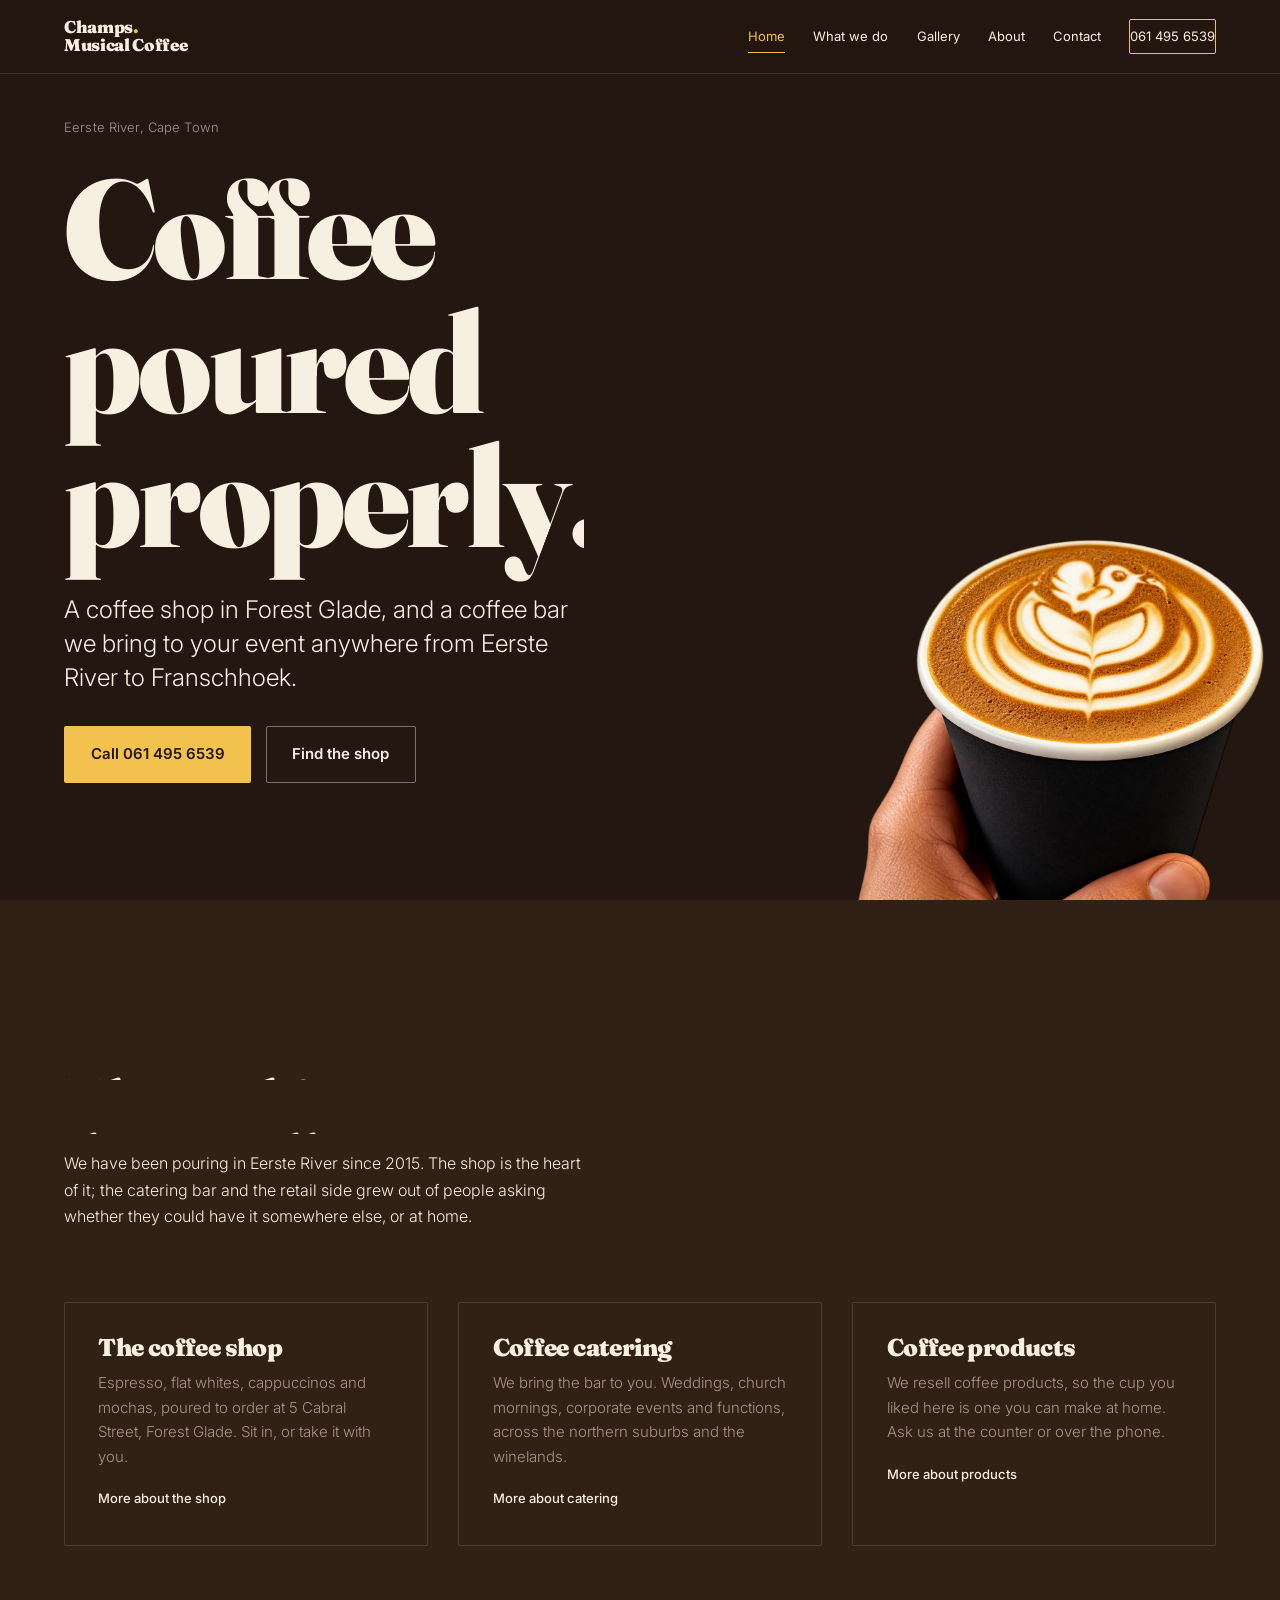
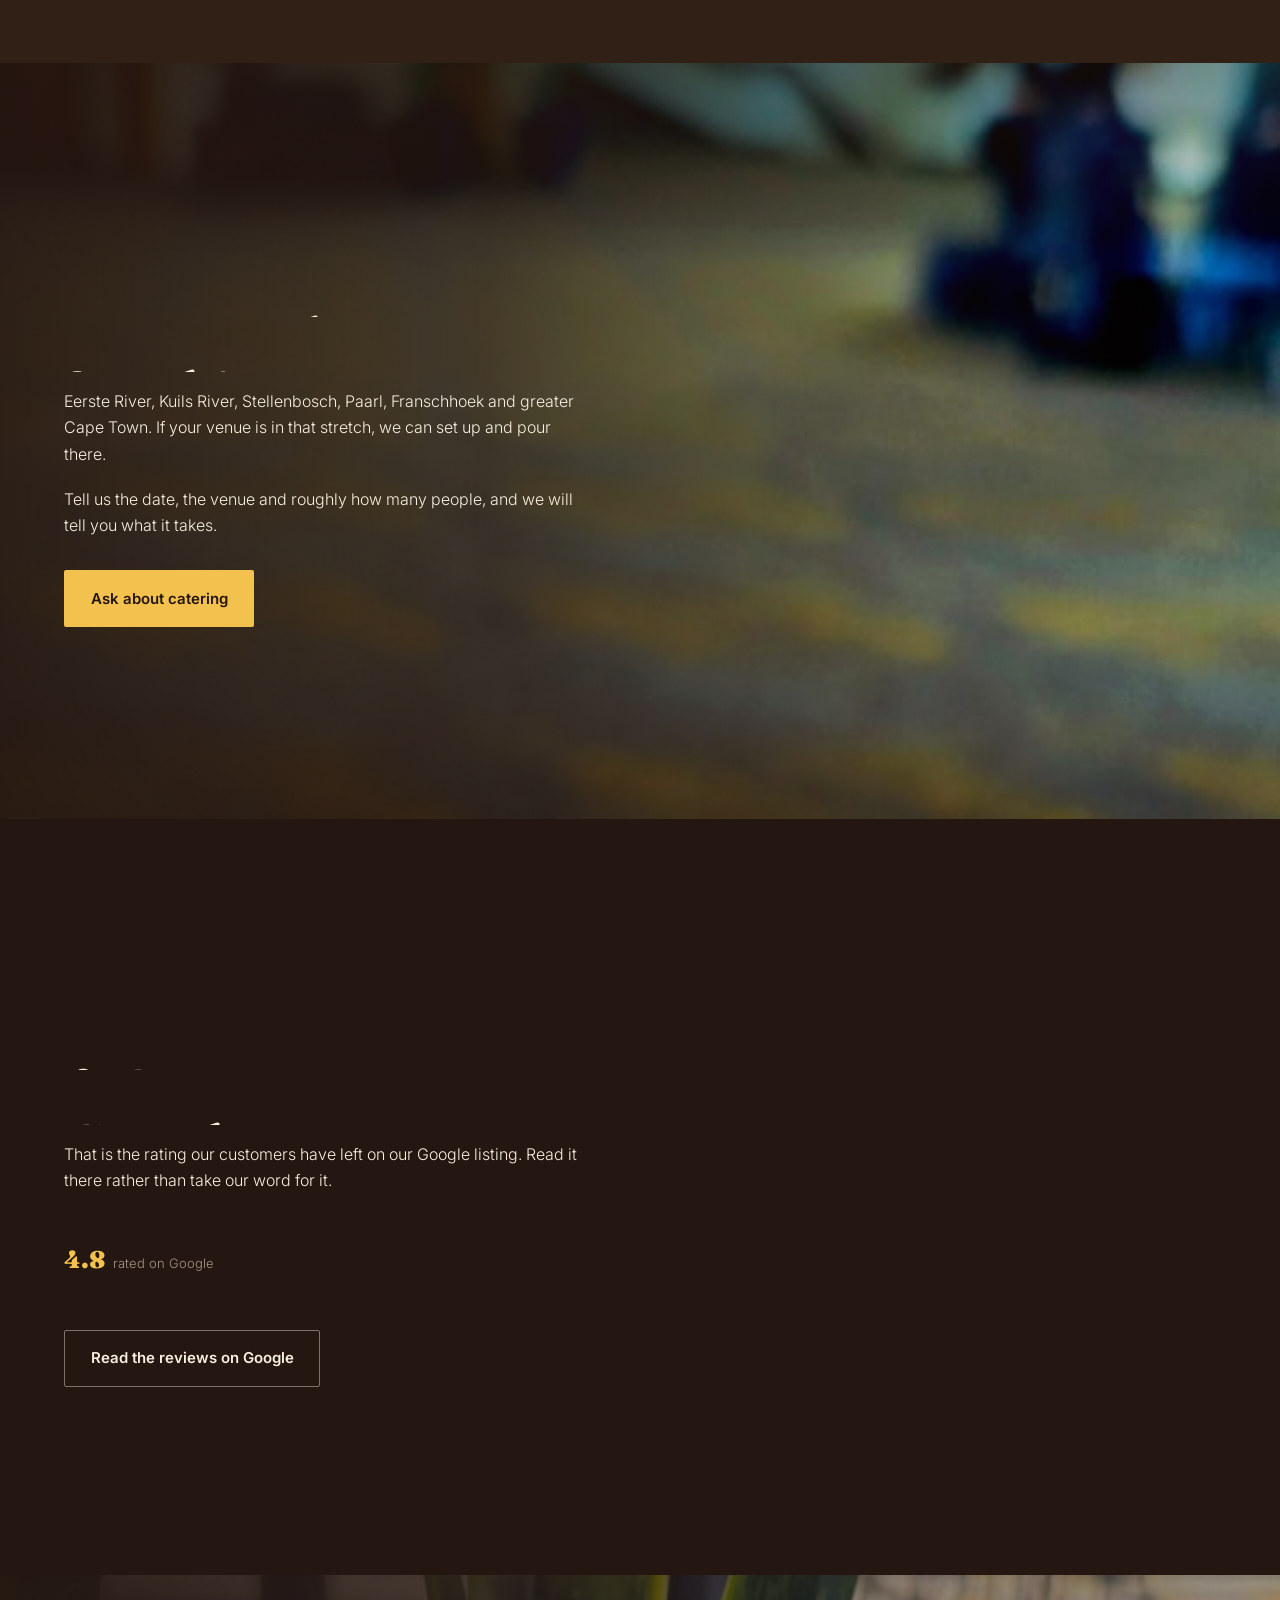
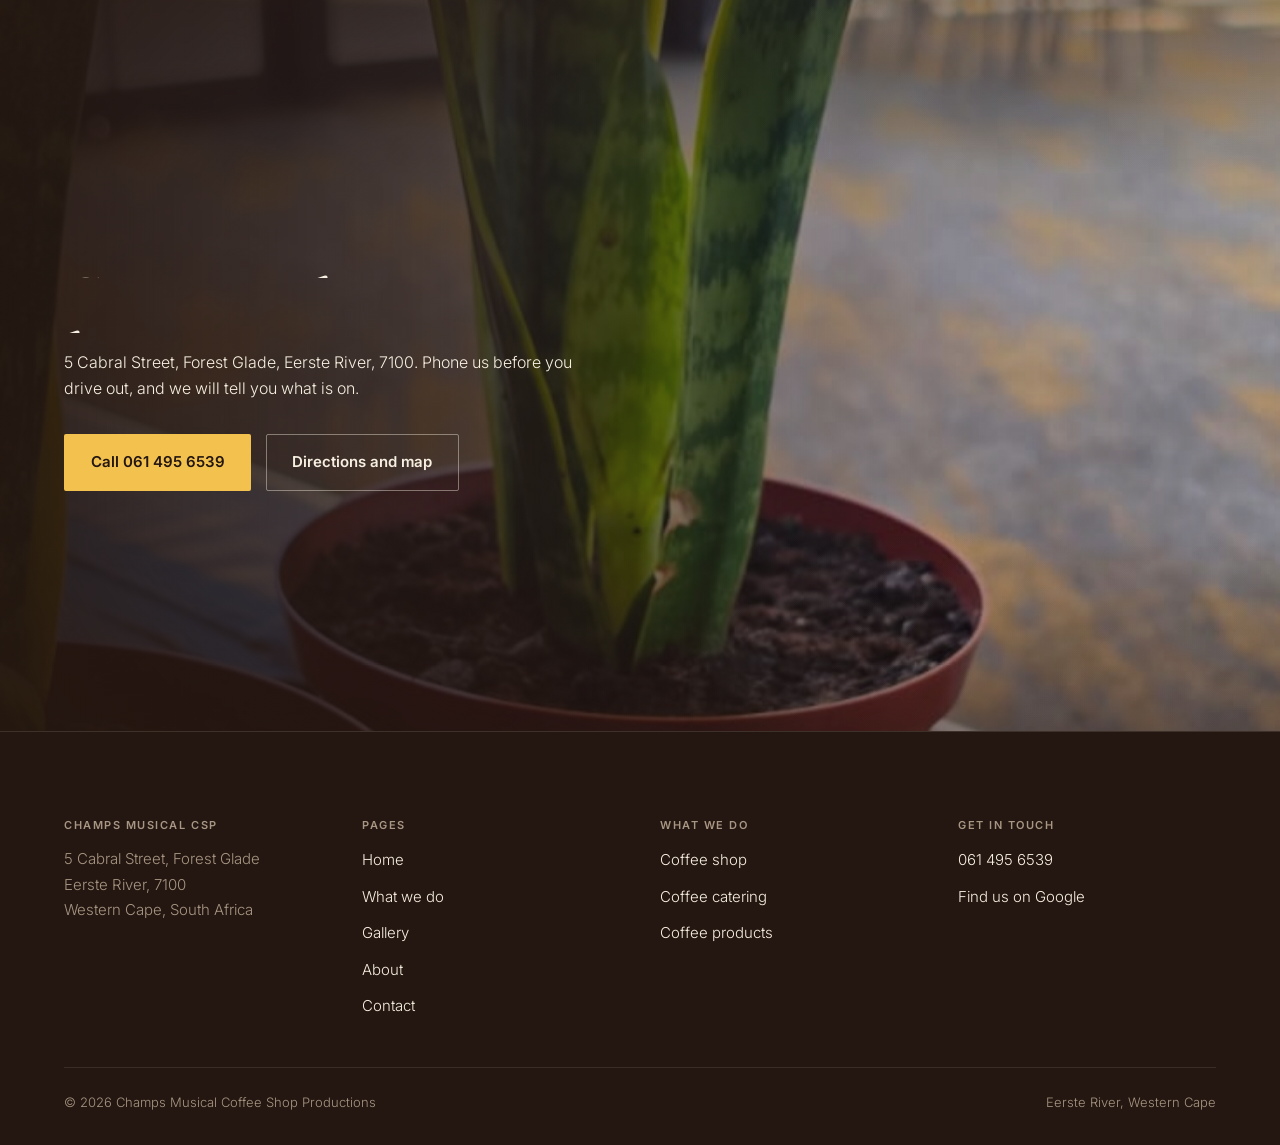
==== index.html @ 82b76638 "Build Champs Musical Coffee Shop Productions site Five-page brochure site for a coffee shop and mobi" ====
<!DOCTYPE html>
<html lang="en-ZA">
<head>
<meta charset="utf-8">
<meta name="viewport" content="width=device-width, initial-scale=1">
<title>Coffee Shop in Eerste River | Champs Musical CSP</title>
<meta name="description" content="Champs Musical Coffee Shop Productions pours espresso, flat whites and cappuccinos in Eerste River, and caters coffee across Cape Town. Call 061 495 6539.">
<link rel="canonical" href="https://zubairthecreator.github.io/champs-musical-coffee/">
<meta property="og:type" content="website">
<meta property="og:title" content="Coffee Shop in Eerste River | Champs Musical CSP">
<meta property="og:description" content="Espresso, flat whites and cappuccinos poured in Eerste River, and coffee catering across Cape Town. Call 061 495 6539.">
<meta property="og:url" content="https://zubairthecreator.github.io/champs-musical-coffee/">
<meta property="og:image" content="https://zubairthecreator.github.io/champs-musical-coffee/assets/img/champs-latte-art-cafe-window-eerste-river.jpg">
<meta property="og:locale" content="en_ZA">
<meta name="twitter:card" content="summary_large_image">
<meta name="twitter:title" content="Coffee Shop in Eerste River | Champs Musical CSP">
<meta name="twitter:description" content="Espresso, flat whites and cappuccinos poured in Eerste River, and coffee catering across Cape Town.">
<meta name="twitter:image" content="https://zubairthecreator.github.io/champs-musical-coffee/assets/img/champs-latte-art-cafe-window-eerste-river.jpg">
<meta name="theme-color" content="#241610">
<link rel="stylesheet" href="assets/css/styles.css">
<script type="application/ld+json">
{
  "@context": "https://schema.org",
  "@type": "CafeOrCoffeeShop",
  "name": "Champs Musical Coffee Shop Productions",
  "url": "https://zubairthecreator.github.io/champs-musical-coffee/",
  "image": "https://zubairthecreator.github.io/champs-musical-coffee/assets/img/champs-latte-art-cafe-window-eerste-river.jpg",
  "telephone": "+27614956539",
  "foundingDate": "2015",
  "servesCuisine": "Coffee",
  "address": {
    "@type": "PostalAddress",
    "streetAddress": "5 Cabral Street, Forest Glade",
    "addressLocality": "Eerste River",
    "addressRegion": "Western Cape",
    "postalCode": "7100",
    "addressCountry": "ZA"
  },
  "geo": { "@type": "GeoCoordinates", "latitude": -34.0004982, "longitude": 18.7189143 },
  "areaServed": [
    { "@type": "Place", "name": "Eerste River" },
    { "@type": "Place", "name": "Kuils River" },
    { "@type": "Place", "name": "Stellenbosch" },
    { "@type": "Place", "name": "Paarl" },
    { "@type": "Place", "name": "Franschhoek" },
    { "@type": "Place", "name": "Cape Town" }
  ],
  "hasOfferCatalog": {
    "@type": "OfferCatalog",
    "name": "Coffee services",
    "itemListElement": [
      { "@type": "Offer", "itemOffered": { "@type": "Service", "name": "Coffee shop" } },
      { "@type": "Offer", "itemOffered": { "@type": "Service", "name": "Coffee catering" } },
      { "@type": "Offer", "itemOffered": { "@type": "Service", "name": "Coffee product reselling" } }
    ]
  }
}
</script>
<!-- GA4: drop the tag here at launch. Not connected yet. -->
</head>
<body>
<a class="skip" href="#main">Skip to content</a>

<header class="site-head">
  <a class="wordmark" href="index.html">Champs<span>.</span><br>Musical Coffee</a>
  <nav class="nav" aria-label="Primary">
    <a href="index.html" aria-current="page">Home</a>
    <a href="services.html">What we do</a>
    <a href="gallery.html" class="nav-mob-hide">Gallery</a>
    <a href="about.html" class="nav-mob-hide">About</a>
    <a href="contact.html">Contact</a>
    <a href="tel:+27614956539" class="nav-call">061 495 6539</a>
  </nav>
</header>

<main id="main">

  <!-- HERO. Background photography pending from the client: no photograph of
       the shop exists yet. Built on flat ground + a real cut-out rather than
       a stock image of somebody else's cafe. -->
  <section class="band band--tall band--flat hero" id="top">
    <div class="curtain" aria-hidden="true"></div>
    <img class="cutout cutout--right hero__media"
         src="assets/img/champs-hand-holding-coffee-cup-cutout.webp"
         alt="A hand holding a black takeaway cup of Champs coffee with a bird and leaf poured into the crema"
         width="1230" height="1278" loading="eager" decoding="async">
    <div class="band__inner">
      <div class="band__col">
        <p class="where">Eerste River, Cape Town</p>
        <h1 class="lines"><span><span class="ln">Coffee poured</span></span><span><span class="ln">properly.</span></span></h1>
        <p class="standfirst rise rise-1">A coffee shop in Forest Glade, and a coffee bar we bring to your event anywhere from Eerste River to Franschhoek.</p>
        <div class="btn-row rise rise-2">
          <a class="btn btn-primary" href="tel:+27614956539">Call 061 495 6539</a>
          <a class="btn btn-ghost" href="contact.html">Find the shop</a>
        </div>
      </div>
    </div>
  </section>

  <!-- WHAT WE DO -->
  <section class="band band--lift" id="what">
    <img class="cutout cutout--left"
         src="assets/img/champs-coffee-mug-cutout.webp"
         alt="A ceramic mug of Champs cappuccino dusted with cinnamon"
         width="1400" height="1073" loading="lazy" decoding="async">
    <div class="band__inner">
      <div class="band__col">
        <h2 class="lines"><span><span class="ln">Three things,</span></span><span><span class="ln">done well.</span></span></h2>
        <p class="rise rise-1">We have been pouring in Eerste River since 2015. The shop is the heart of it; the catering bar and the retail side grew out of people asking whether they could have it somewhere else, or at home.</p>
      </div>
      <div class="grid">
        <article class="card rise rise-1">
          <h3>The coffee shop</h3>
          <p>Espresso, flat whites, cappuccinos and mochas, poured to order at 5 Cabral Street, Forest Glade. Sit in, or take it with you.</p>
          <a class="link" href="services.html#shop">More about the shop</a>
        </article>
        <article class="card rise rise-2">
          <h3>Coffee catering</h3>
          <p>We bring the bar to you. Weddings, church mornings, corporate events and functions, across the northern suburbs and the winelands.</p>
          <a class="link" href="services.html#catering">More about catering</a>
        </article>
        <article class="card rise rise-3">
          <h3>Coffee products</h3>
          <p>We resell coffee products, so the cup you liked here is one you can make at home. Ask us at the counter or over the phone.</p>
          <a class="link" href="services.html#products">More about products</a>
        </article>
      </div>
    </div>
  </section>

  <!-- WHERE WE POUR -->
  <section class="band" id="where">
    <div class="band__bg" style="background-image:url('assets/img/champs-takeaway-coffee-catering-venue.jpg'); background-position: center 16%;"></div>
    <div class="band__scrim"></div>
    <img class="cutout cutout--right"
         src="assets/img/champs-mocha-cup-cutout.webp"
         alt="A takeaway cup of Champs mocha with a leaf poured into the foam"
         width="1230" height="1278" loading="lazy" decoding="async">
    <div class="band__inner">
      <div class="band__col">
        <h2 class="lines"><span><span class="ln">We travel</span></span><span><span class="ln">for this.</span></span></h2>
        <p class="rise rise-1">Eerste River, Kuils River, Stellenbosch, Paarl, Franschhoek and greater Cape Town. If your venue is in that stretch, we can set up and pour there.</p>
        <p class="rise rise-2">Tell us the date, the venue and roughly how many people, and we will tell you what it takes.</p>
        <div class="btn-row rise rise-3">
          <a class="btn btn-primary" href="tel:+27614956539">Ask about catering</a>
        </div>
      </div>
    </div>
  </section>

  <!-- WHAT PEOPLE SAY -->
  <section class="band band--flat" id="reviews">
    <img class="cutout cutout--left"
         src="assets/img/champs-cappuccino-macro-cutout.webp"
         alt="Close crop of a Champs cappuccino, cinnamon dusted over the milk"
         width="1098" height="1400" loading="lazy" decoding="async">
    <div class="band__inner">
      <div class="band__col">
        <h2 class="lines"><span><span class="ln">4.8 on</span></span><span><span class="ln">Google.</span></span></h2>
        <p class="rise rise-1">That is the rating our customers have left on our Google listing. Read it there rather than take our word for it.</p>
        <p class="rating rise rise-2"><b>4.8</b> <span>rated on Google</span></p>
        <div class="btn-row rise rise-3">
          <a class="btn btn-ghost" href="https://www.google.com/maps/place/Champs+Musical+Coffee+Shop+Productions/@-34.0004982,18.7189143,17z" rel="noopener">Read the reviews on Google</a>
        </div>
      </div>
    </div>
  </section>

  <!-- CONTACT CTA -->
  <section class="band band--lift" id="visit">
    <div class="band__bg" style="background-image:url('assets/img/champs-latte-art-cafe-window-eerste-river.jpg'); background-position: center 26%;"></div>
    <div class="band__scrim"></div>
    <div class="band__inner">
      <div class="band__col">
        <h2 class="lines"><span><span class="ln">Come and</span></span><span><span class="ln">have one.</span></span></h2>
        <p class="rise rise-1">5 Cabral Street, Forest Glade, Eerste River, 7100. Phone us before you drive out, and we will tell you what is on.</p>
        <div class="btn-row rise rise-2">
          <a class="btn btn-primary" href="tel:+27614956539">Call 061 495 6539</a>
          <a class="btn btn-ghost" href="contact.html">Directions and map</a>
        </div>
      </div>
    </div>
  </section>

</main>

<footer class="site-foot">
  <div class="foot-grid">
    <div>
      <h2>Champs Musical CSP</h2>
      <address>
        5 Cabral Street, Forest Glade<br>
        Eerste River, 7100<br>
        Western Cape, South Africa
      </address>
    </div>
    <div>
      <h2>Pages</h2>
      <ul>
        <li><a href="index.html">Home</a></li>
        <li><a href="services.html">What we do</a></li>
        <li><a href="gallery.html">Gallery</a></li>
        <li><a href="about.html">About</a></li>
        <li><a href="contact.html">Contact</a></li>
      </ul>
    </div>
    <div>
      <h2>What we do</h2>
      <ul>
        <li><a href="services.html#shop">Coffee shop</a></li>
        <li><a href="services.html#catering">Coffee catering</a></li>
        <li><a href="services.html#products">Coffee products</a></li>
      </ul>
    </div>
    <div>
      <h2>Get in touch</h2>
      <ul>
        <li><a href="tel:+27614956539">061 495 6539</a></li>
        <li><a href="https://www.google.com/maps/place/Champs+Musical+Coffee+Shop+Productions/@-34.0004982,18.7189143,17z" rel="noopener">Find us on Google</a></li>
      </ul>
    </div>
  </div>
  <div class="foot-base">
    <span>&copy; 2026 Champs Musical Coffee Shop Productions</span>
    <span>Eerste River, Western Cape</span>
  </div>
</footer>

<script src="assets/js/site.js" defer></script>
</body>
</html>
---- assets/css/styles.css ----
@import url('https://fonts.googleapis.com/css2?family=Fraunces:opsz,wght@9..144,400;9..144,600;9..144,900&family=Inter:wght@300;400;500;600&display=swap');

/* ==========================================================================
   Champs Musical Coffee Shop Productions
   Palette is the client's: coffee brown, banana yellow, cream white.
   One ground, one ink, one accent, two neutrals. Nothing else.
   ========================================================================== */

:root {
  /* colour */
  --ground:        #241610;   /* espresso — the ground */
  --ground-lift:   #312016;   /* one step up, for surfaces on the ground */
  --ink:           #F7F0E1;   /* cream — the ink */
  --accent:        #F2C14E;   /* banana — CTA / active only, never decoration */
  --accent-press:  #D9A930;
  --coffee:        #6B4A31;   /* neutral 1 — surfaces, dividers, text on cream */
  --taupe:         #A79683;   /* neutral 2 — small text on the GROUND only.
                                 Does not pass AA on cream. Never used there. */

  /* type */
  --display: 'Fraunces', 'Iowan Old Style', Georgia, serif;
  --text:    'Inter', -apple-system, BlinkMacSystemFont, 'Segoe UI', Roboto, sans-serif;

  /* scale contrast is the whole design: enormous display, small everything else */
  --fs-mega:   clamp(3.25rem, 11vw, 9.5rem);
  --fs-h1:     clamp(2.6rem, 7.5vw, 6rem);
  --fs-h2:     clamp(2rem, 4.6vw, 3.6rem);
  --fs-h3:     clamp(1.25rem, 1.9vw, 1.6rem);
  --fs-body:   1rem;
  --fs-small:  0.8125rem;

  /* space */
  --gutter:  clamp(1.25rem, 5vw, 6rem);
  --section: clamp(5.5rem, 13vh, 11rem);
  --measure: 62ch;

  --radius: 2px;
  --ease:   cubic-bezier(0.22, 0.61, 0.36, 1);
  --slow:   900ms;
}

*, *::before, *::after { box-sizing: border-box; }

html { scroll-behavior: smooth; }

body {
  margin: 0;
  background: var(--ground);
  color: var(--ink);
  font-family: var(--text);
  font-size: var(--fs-body);
  font-weight: 300;
  line-height: 1.65;
  -webkit-font-smoothing: antialiased;
  overflow-x: hidden;
}

img { max-width: 100%; height: auto; display: block; }

h1, h2, h3 {
  font-family: var(--display);
  font-weight: 900;
  line-height: 0.95;
  letter-spacing: -0.025em;
  margin: 0;
  text-wrap: balance;
}
/* Scale contrast is the design. Set it explicitly — never inherit the
   browser's 2em/1.5em defaults, which flatten the whole relationship. */
h1 { font-size: var(--fs-h1); margin-bottom: 1.75rem; }
h2 { font-size: var(--fs-h2); margin-bottom: 1.5rem; }
h3 { font-size: var(--fs-h3); }

p { margin: 0 0 1.15rem; max-width: var(--measure); }

/* -------------------------------------------------------------------------
   Skip link + focus. Visible focus everywhere, no exceptions.
   ------------------------------------------------------------------------- */
.skip {
  position: absolute; left: -9999px; top: 0; z-index: 999;
  background: var(--accent); color: var(--ground);
  padding: 0.75rem 1.25rem; font-weight: 600;
}
.skip:focus { left: 0; }

:focus-visible {
  outline: 3px solid var(--accent);
  outline-offset: 3px;
}

/* -------------------------------------------------------------------------
   Header / nav. Current page or in-view section is highlighted.
   ------------------------------------------------------------------------- */
.site-head {
  position: fixed; inset: 0 0 auto 0; z-index: 100;
  display: flex; align-items: center; justify-content: space-between;
  gap: 1rem;
  padding: 1.1rem var(--gutter);
  background: color-mix(in srgb, var(--ground) 82%, transparent);
  backdrop-filter: blur(14px);
  border-bottom: 1px solid color-mix(in srgb, var(--ink) 12%, transparent);
}

.wordmark {
  font-family: var(--display);
  font-weight: 900;
  font-size: 1.0625rem;
  letter-spacing: -0.02em;
  color: var(--ink);
  text-decoration: none;
  line-height: 1.1;
}
.wordmark span { color: var(--accent); }

.nav { display: flex; align-items: center; gap: clamp(0.9rem, 2.2vw, 2rem); }

.nav a {
  position: relative;
  color: var(--ink);
  text-decoration: none;
  font-size: var(--fs-small);
  font-weight: 400;
  padding: 0.35rem 0;
}
/* underline wipes in from the left */
.nav a::after {
  content: ''; position: absolute; left: 0; bottom: 0;
  height: 1px; width: 100%;
  background: var(--accent);
  transform: scaleX(0); transform-origin: left;
  transition: transform 420ms var(--ease);
}
.nav a:hover::after,
.nav a:focus-visible::after { transform: scaleX(1); }
.nav a[aria-current="page"] { color: var(--accent); }
.nav a[aria-current="page"]::after { transform: scaleX(1); }

.nav-call {
  border: 1px solid var(--accent);
  color: var(--accent);
  padding: 0.45rem 0.95rem;
  border-radius: var(--radius);
}
.nav-call::after { display: none; }

@media (max-width: 640px) {
  .site-head { padding: 0.8rem 1.25rem; }
  .wordmark { font-size: 0.875rem; white-space: nowrap; flex-shrink: 0; }
  .nav { gap: 0.8rem; }
  .nav a { white-space: nowrap; }
  .nav a:not(.nav-call) { font-size: 0.78rem; }
  /* The wordmark is the way home; the Home link is dead weight at this width. */
  .nav a:first-child { display: none; }
  .nav-call { padding: 0.4rem 0.65rem; font-size: 0.75rem; }
  .nav-mob-hide { display: none; }
}

/* -------------------------------------------------------------------------
   Buttons. Magnetic drift is applied by JS via --mx/--my.
   ------------------------------------------------------------------------- */
.btn {
  display: inline-flex; align-items: center; gap: 0.6rem;
  font-family: var(--text); font-size: 0.9375rem; font-weight: 600;
  padding: 0.95rem 1.6rem;
  border-radius: var(--radius);
  text-decoration: none;
  border: 1px solid transparent;
  transform: translate(var(--mx, 0px), var(--my, 0px));
  transition: transform 500ms var(--ease), background-color 260ms var(--ease), color 260ms var(--ease);
}
.btn-primary { background: var(--accent); color: var(--ground); }
.btn-primary:hover { background: var(--accent-press); }
.btn-ghost { border-color: color-mix(in srgb, var(--ink) 42%, transparent); color: var(--ink); }
.btn-ghost:hover { border-color: var(--ink); }

.btn-row { display: flex; flex-wrap: wrap; gap: 0.9rem; margin-top: 2rem; }

/* text link: underline wipe from left */
.link {
  color: var(--ink);
  text-decoration: none;
  position: relative;
  padding-bottom: 2px;
}
.link::after {
  content: ''; position: absolute; left: 0; bottom: 0;
  width: 100%; height: 1px; background: var(--accent);
  transform: scaleX(0); transform-origin: left;
  transition: transform 420ms var(--ease);
}
.link:hover::after, .link:focus-visible::after { transform: scaleX(1); }

/* -------------------------------------------------------------------------
   Section shell. Every section is its own composition with a hard boundary.
   ------------------------------------------------------------------------- */
.band {
  position: relative;
  isolation: isolate;
  overflow: hidden;
  padding: var(--section) var(--gutter);
  min-height: 84vh;
  display: flex; align-items: center;
}
.band--tall { min-height: 100svh; }
.band--flat { background: var(--ground); }
.band--lift { background: var(--ground-lift); }

/* full-bleed background image, parallax-shifted by JS via --py */
.band__bg {
  position: absolute; inset: -12% 0;
  z-index: -2;
  background-size: cover;
  background-position: center;
  transform: translate3d(0, var(--py, 0px), 0);
  will-change: transform;
}
/* the scrim. Legibility over atmosphere: if a heading is hard to read,
   the scrim is wrong, not the heading. */
.band__scrim {
  position: absolute; inset: 0; z-index: -1;
  background:
    linear-gradient(90deg, color-mix(in srgb, var(--ground) 94%, transparent) 0%, color-mix(in srgb, var(--ground) 74%, transparent) 38%, color-mix(in srgb, var(--ground) 18%, transparent) 72%, transparent 100%),
    linear-gradient(180deg, color-mix(in srgb, var(--ground) 42%, transparent) 0%, transparent 26%, transparent 74%, color-mix(in srgb, var(--ground) 42%, transparent) 100%);
}
@media (max-width: 780px) {
  .band__scrim {
    background: linear-gradient(180deg, color-mix(in srgb, var(--ground) 82%, transparent) 0%, color-mix(in srgb, var(--ground) 58%, transparent) 55%, color-mix(in srgb, var(--ground) 88%, transparent) 100%);
  }
}

.band__inner { position: relative; z-index: 2; width: 100%; max-width: 1240px; margin: 0 auto; }
.band__col { max-width: 52ch; }

/* foreground cut-out: arrives from its nearest edge, pins, then fades + blurs */
.cutout {
  position: absolute; z-index: 1;
  pointer-events: none; user-select: none;
  width: clamp(230px, 34vw, 520px);
  opacity: 0;
  filter: blur(14px);
  transition: opacity var(--slow) var(--ease), transform var(--slow) var(--ease), filter var(--slow) var(--ease);
}
.cutout--right  { right: clamp(-3rem, -1vw, 1rem); bottom: -8%; transform: translateX(22%) scale(0.97); }
.cutout--left   { left:  clamp(-4rem, -2vw, 0rem); bottom: -12%; transform: translateX(-22%) scale(0.97); }
.band.is-active .cutout { opacity: 1; filter: blur(0); transform: translateX(0) scale(1); }

@media (max-width: 780px) {
  .cutout { width: clamp(180px, 52vw, 300px); opacity: 0.42; }
  .band.is-active .cutout { opacity: 0.42; }
}

/* -------------------------------------------------------------------------
   Line-mask reveal: whole lines rise from behind a mask. Never per-word.
   ------------------------------------------------------------------------- */
/* The mask must clear descenders, or "properly" loses its y. */
.lines > * {
  display: block;
  overflow: hidden;
  padding-bottom: 0.14em;
  margin-bottom: -0.14em;
}
.lines .ln {
  display: block;
  transform: translateY(105%);
  transition: transform 1000ms var(--ease);
}
.is-active .lines .ln { transform: translateY(0); }
.is-active .lines .ln:nth-child(2) { transition-delay: 90ms; }
.is-active .lines .ln:nth-child(3) { transition-delay: 180ms; }

.rise {
  opacity: 0; transform: translateY(22px);
  transition: opacity 800ms var(--ease), transform 800ms var(--ease);
}
.is-active .rise { opacity: 1; transform: none; }
.is-active .rise-1 { transition-delay: 220ms; }
.is-active .rise-2 { transition-delay: 320ms; }
.is-active .rise-3 { transition-delay: 420ms; }

/* -------------------------------------------------------------------------
   Hero
   ------------------------------------------------------------------------- */
.hero h1 { font-size: var(--fs-mega); }
.hero .standfirst {
  font-size: var(--fs-h3);
  font-weight: 300;
  color: var(--ink);
  max-width: 34ch;
  margin-top: 1.75rem;
  line-height: 1.4;
}
.hero .where {
  font-size: var(--fs-small);
  color: var(--taupe);
  margin: 0 0 1.5rem;
  letter-spacing: 0.01em;
}

/* Title sequence: a curtain wipe clears, then the lines rise.
   Plays once per browser session (sessionStorage), never on return scroll. */
.curtain {
  position: absolute; inset: 0; z-index: 6;
  background: var(--ground);
  transform-origin: top;
  pointer-events: none;
}
.seq .curtain { animation: curtain 1150ms var(--ease) 120ms forwards; }
.no-seq .curtain { display: none; }
@keyframes curtain { to { transform: scaleY(0); } }

.seq .hero__media { animation: settle 2600ms var(--ease) forwards; }
@keyframes settle { from { transform: scale(1.08); } to { transform: scale(1); } }

/* -------------------------------------------------------------------------
   Cards. The frame never moves; the image scales inside it.
   ------------------------------------------------------------------------- */
.grid {
  display: grid; gap: clamp(1rem, 2.4vw, 2rem);
  grid-template-columns: repeat(auto-fit, minmax(min(100%, 270px), 1fr));
  margin-top: clamp(2.5rem, 6vw, 4.5rem);
}

.card {
  background: color-mix(in srgb, var(--ground-lift) 88%, transparent);
  border: 1px solid color-mix(in srgb, var(--ink) 13%, transparent);
  border-radius: var(--radius);
  padding: clamp(1.5rem, 2.6vw, 2.25rem);
  transition: transform 520ms var(--ease), border-color 380ms var(--ease);
}
.card:hover { transform: translateY(-6px); border-color: color-mix(in srgb, var(--accent) 55%, transparent); }
.card h3 { font-size: var(--fs-h3); margin-bottom: 0.75rem; }
.card p { font-size: 0.9375rem; color: var(--taupe); margin-bottom: 0; }
.card .link { display: inline-block; margin-top: 1.15rem; font-size: var(--fs-small); font-weight: 500; }

/* image tile: fixed frame, image scales inside */
.tile {
  position: relative; overflow: hidden;
  border-radius: var(--radius);
  aspect-ratio: 4 / 5;
  background: var(--ground-lift);
  transition: transform 520ms var(--ease);
}
.tile img {
  width: 100%; height: 100%; object-fit: cover;
  transition: transform 900ms var(--ease);
}
.tile:hover { transform: translateY(-6px); }
.tile:hover img { transform: scale(1.07); }
.tile figcaption {
  position: absolute; left: 0; right: 0; bottom: 0;
  padding: 2.5rem 1.1rem 1rem;
  font-size: var(--fs-small);
  color: var(--ink);
  background: linear-gradient(180deg, transparent, color-mix(in srgb, var(--ground) 92%, transparent));
}

/* -------------------------------------------------------------------------
   Facts / contact rows
   ------------------------------------------------------------------------- */
.facts { list-style: none; padding: 0; margin: 2.25rem 0 0; display: grid; gap: 1.4rem; }
.facts dt, .facts .k {
  font-size: 0.6875rem; text-transform: uppercase; letter-spacing: 0.14em;
  color: var(--taupe); margin-bottom: 0.3rem;
}
.facts dd, .facts .v { margin: 0; font-size: 1.0625rem; color: var(--ink); }
.facts a { color: var(--ink); }

.map-frame {
  border: 1px solid color-mix(in srgb, var(--ink) 16%, transparent);
  border-radius: var(--radius);
  overflow: hidden;
  aspect-ratio: 16 / 11;
  background: var(--ground-lift);
}
.map-frame iframe { width: 100%; height: 100%; border: 0; display: block; }

.split {
  display: grid; gap: clamp(2rem, 5vw, 4.5rem);
  grid-template-columns: repeat(auto-fit, minmax(min(100%, 320px), 1fr));
  align-items: start;
}

.rating {
  display: inline-flex; align-items: baseline; gap: 0.5rem;
  font-size: var(--fs-small); color: var(--taupe);
  margin-top: 1.75rem;
}
.rating b { font-family: var(--display); font-size: 1.5rem; color: var(--accent); font-weight: 900; }

/* -------------------------------------------------------------------------
   Footer. Every link goes somewhere real.
   ------------------------------------------------------------------------- */
.site-foot {
  background: var(--ground);
  border-top: 1px solid color-mix(in srgb, var(--ink) 12%, transparent);
  padding: clamp(3.5rem, 7vw, 5.5rem) var(--gutter) 2rem;
}
.foot-grid {
  max-width: 1240px; margin: 0 auto;
  display: grid; gap: 2.5rem;
  grid-template-columns: repeat(auto-fit, minmax(min(100%, 210px), 1fr));
}
.foot-grid h2 {
  font-family: var(--text); font-weight: 600;
  font-size: 0.6875rem; text-transform: uppercase; letter-spacing: 0.14em;
  color: var(--taupe); margin-bottom: 1rem;
}
.foot-grid ul { list-style: none; padding: 0; margin: 0; display: grid; gap: 0.6rem; }
.foot-grid a { color: var(--ink); text-decoration: none; font-size: 0.9375rem; }
.foot-grid a:hover { color: var(--accent); }
.foot-grid address { font-style: normal; font-size: 0.9375rem; color: var(--taupe); line-height: 1.7; }
.foot-base {
  max-width: 1240px; margin: 3rem auto 0;
  padding-top: 1.5rem;
  border-top: 1px solid color-mix(in srgb, var(--ink) 10%, transparent);
  display: flex; flex-wrap: wrap; gap: 0.75rem 1.5rem; justify-content: space-between;
  font-size: var(--fs-small); color: var(--taupe);
}

/* -------------------------------------------------------------------------
   Reduced motion: every element sits in its final position immediately and
   the complete reading experience survives. Nothing is hidden behind an
   animation that never plays.
   ------------------------------------------------------------------------- */
@media (prefers-reduced-motion: reduce) {
  html { scroll-behavior: auto; }
  *, *::before, *::after {
    animation-duration: 0.001ms !important;
    animation-iteration-count: 1 !important;
    transition-duration: 0.001ms !important;
  }
  .cutout { opacity: 1 !important; filter: none !important; transform: none !important; }
  .lines .ln { transform: none !important; }
  .rise { opacity: 1 !important; transform: none !important; }
  .band__bg { transform: none !important; }
  .curtain { display: none !important; }
}
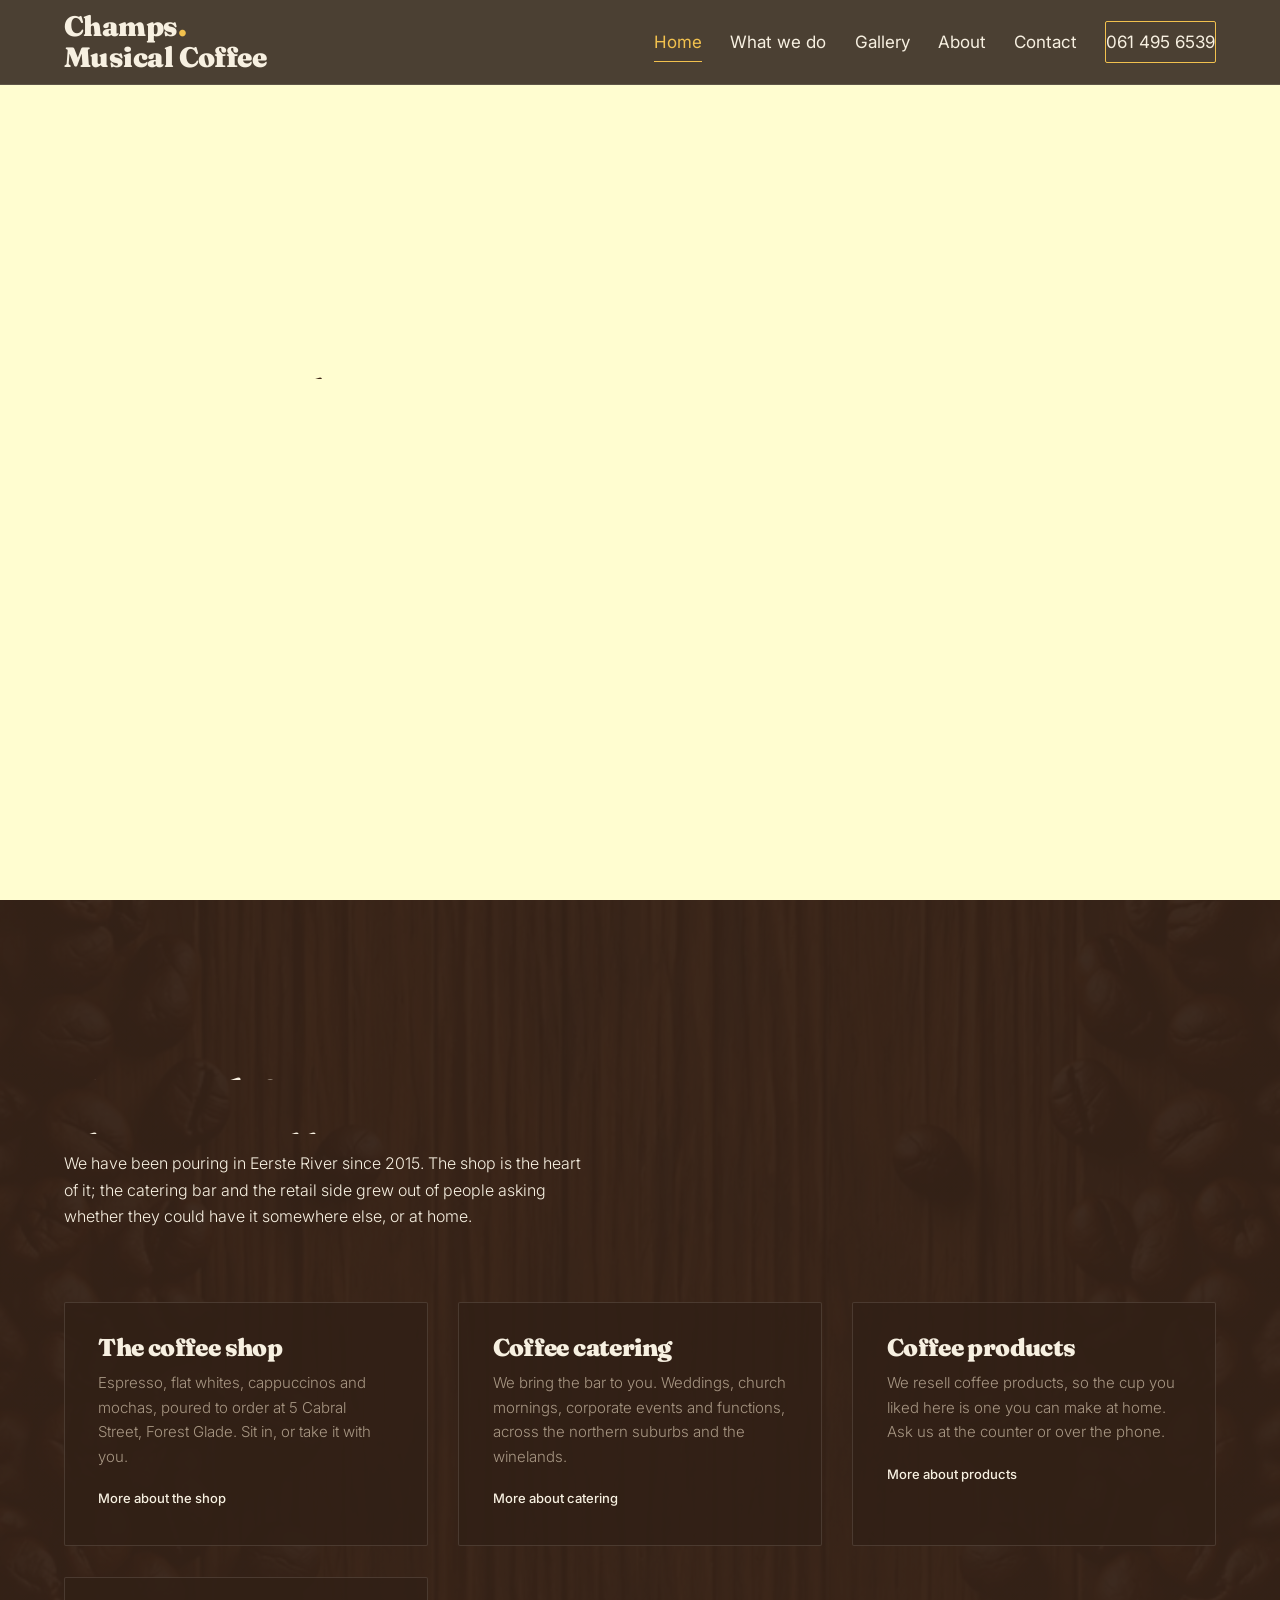
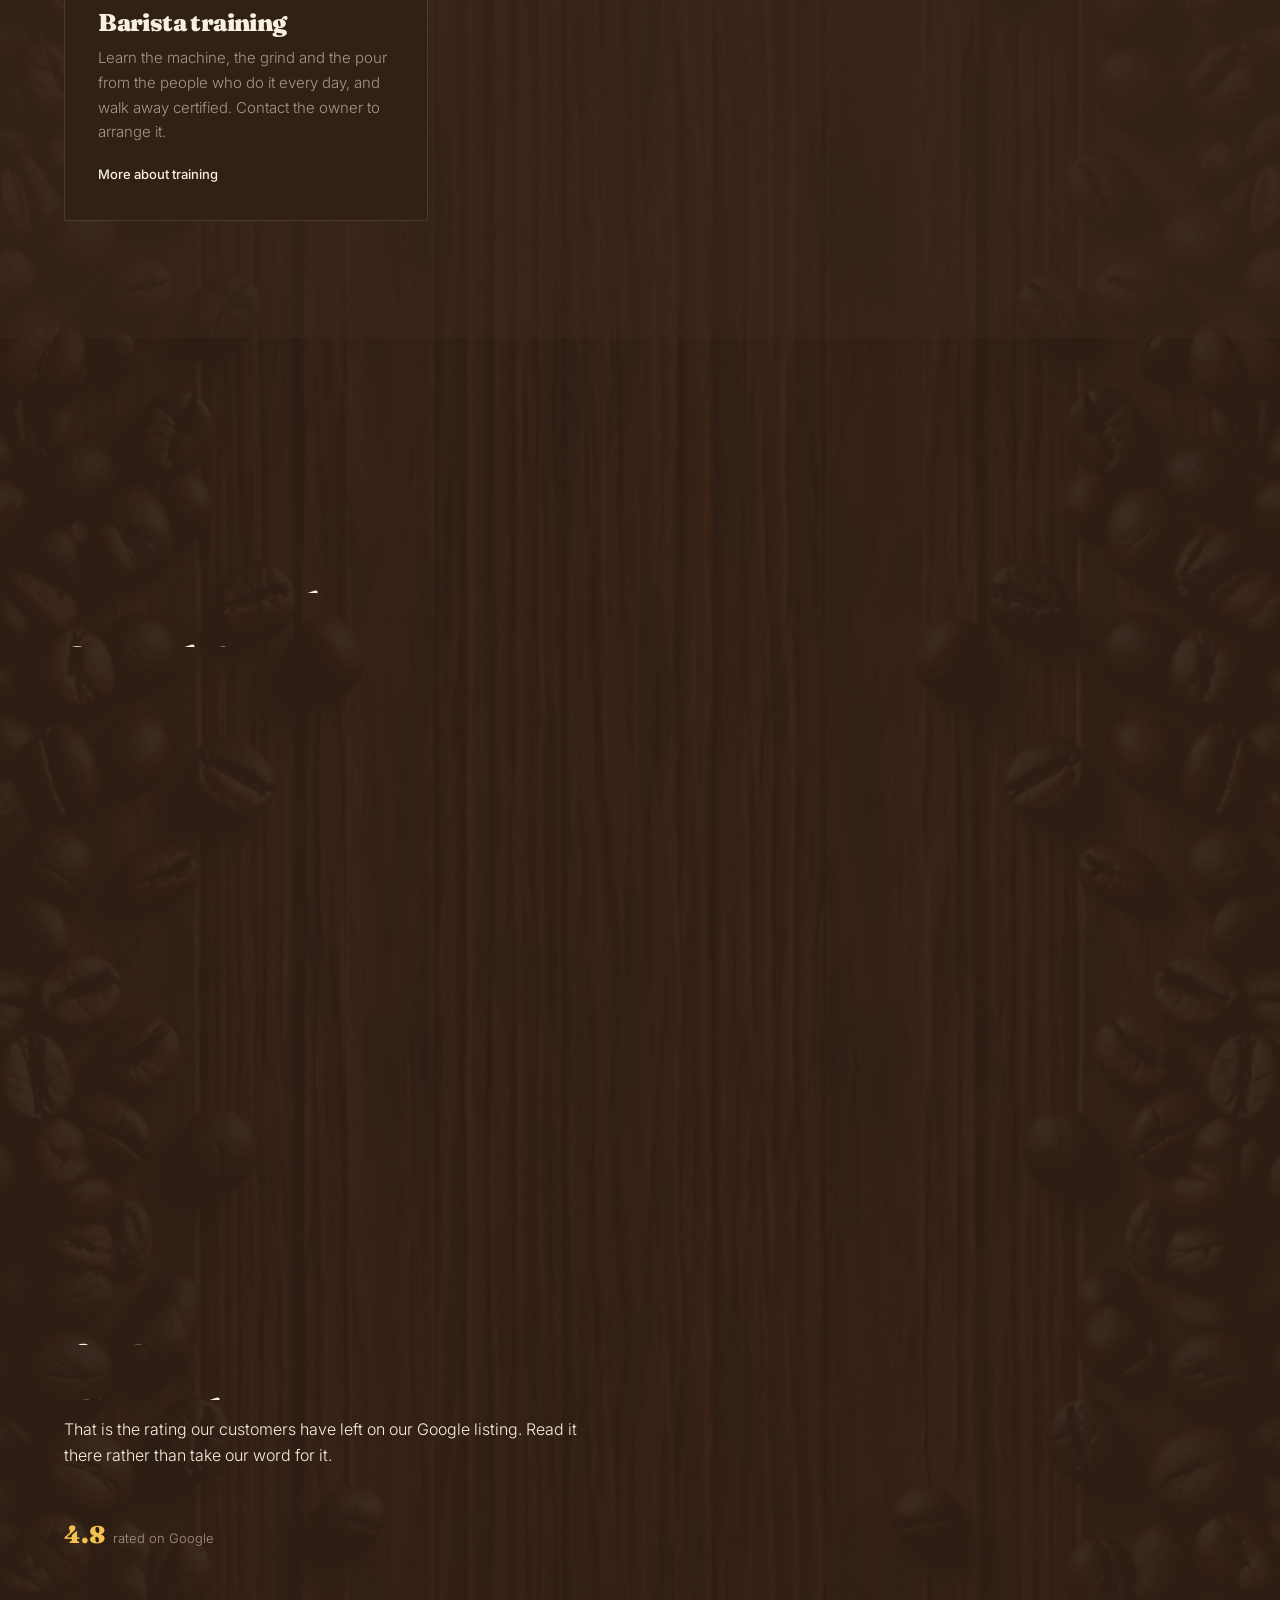
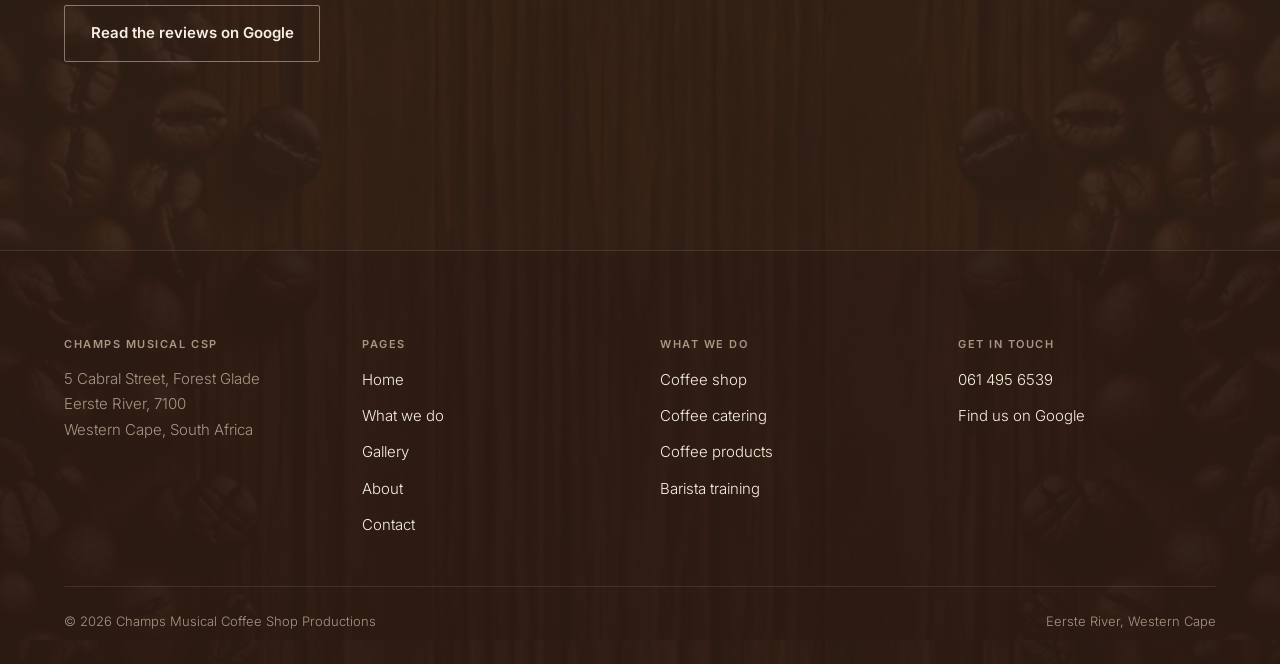
==== commit f1cc7292: "Add animated logo hero to the home page Replaces the flat home hero with the Champs logo pour clip, " ====
--- a/index.html
+++ b/index.html
@@ -51,7 +51,8 @@
     "itemListElement": [
       { "@type": "Offer", "itemOffered": { "@type": "Service", "name": "Coffee shop" } },
       { "@type": "Offer", "itemOffered": { "@type": "Service", "name": "Coffee catering" } },
-      { "@type": "Offer", "itemOffered": { "@type": "Service", "name": "Coffee product reselling" } }
+      { "@type": "Offer", "itemOffered": { "@type": "Service", "name": "Coffee product reselling" } },
+      { "@type": "Offer", "itemOffered": { "@type": "Service", "name": "Barista training and certification" } }
     ]
   }
 }
@@ -75,20 +76,37 @@
 
 <main id="main">
 
-  <!-- HERO. Background photography pending from the client: no photograph of
-       the shop exists yet. Built on flat ground + a real cut-out rather than
-       a stock image of somebody else's cafe. -->
-  <section class="band band--tall band--flat hero" id="top">
+  <!-- HERO. Home page only: the animated logo clip carries the section, so
+       there is no background photograph here and no cut-out. The clip is a
+       square on black; it is masked to its logo disc and multiplied with the
+       cream ground so the artwork reads as if drawn onto the page. The disc
+       starts centred and glides right, the copy rises in on the left once the
+       clip is ready, and the pour tail loops for good. See assets/js/site.js. -->
+  <section class="band band--tall band--flat hero hero--video" id="top">
     <div class="curtain" aria-hidden="true"></div>
-    <img class="cutout cutout--right hero__media"
-         src="assets/img/champs-hand-holding-coffee-cup-cutout.webp"
-         alt="A hand holding a black takeaway cup of Champs coffee with a bird and leaf poured into the crema"
-         width="1230" height="1278" loading="eager" decoding="async">
-    <div class="band__inner">
-      <div class="band__col">
-        <p class="where">Eerste River, Cape Town</p>
-        <h1 class="lines"><span><span class="ln">Coffee poured</span></span><span><span class="ln">properly.</span></span></h1>
-        <p class="standfirst rise rise-1">A coffee shop in Forest Glade, and a coffee bar we bring to your event anywhere from Eerste River to Franschhoek.</p>
+    <div class="band__inner">
+      <div class="hero__media" aria-hidden="true">
+        <div class="hero__disc">
+          <!-- Two clips, not one seek. The source has a single keyframe at
+               frame 0, so seeking back to the tail would re-decode 96 frames
+               and stall on every repeat. Instead the pour plays once and
+               hands over to a 25-frame cut of its own ending, which loops
+               natively from its own zero. Nothing ever seeks. -->
+          <video class="hero__video hero__video--pour" muted playsinline preload="auto"
+                 poster="assets/img/champs-logo-pour-poster.webp"
+                 width="960" height="960">
+            <source src="assets/video/champs-logo-pour.mp4" type="video/mp4">
+          </video>
+          <video class="hero__video hero__video--tail" muted playsinline preload="auto" loop
+                 poster="assets/img/champs-logo-pour-tail-poster.webp"
+                 width="960" height="960">
+            <source src="assets/video/champs-logo-pour-tail.mp4" type="video/mp4">
+          </video>
+          <div class="hero__tint"></div>
+        </div>
+      </div>
+      <div class="band__col">
+        <h1 class="lines"><span><span class="ln">Enjoy the cup</span></span><span><span class="ln">that fills your soul</span></span></h1>
         <div class="btn-row rise rise-2">
           <a class="btn btn-primary" href="tel:+27614956539">Call 061 495 6539</a>
           <a class="btn btn-ghost" href="contact.html">Find the shop</a>
@@ -99,43 +117,42 @@
 
   <!-- WHAT WE DO -->
   <section class="band band--lift" id="what">
-    <img class="cutout cutout--left"
-         src="assets/img/champs-coffee-mug-cutout.webp"
-         alt="A ceramic mug of Champs cappuccino dusted with cinnamon"
-         width="1400" height="1073" loading="lazy" decoding="async">
-    <div class="band__inner">
-      <div class="band__col">
-        <h2 class="lines"><span><span class="ln">Three things,</span></span><span><span class="ln">done well.</span></span></h2>
+    <img class="cutout cutout--bottom" src="assets/img/champs-cappuccino-macro-cutout@2x.webp"
+         alt="" aria-hidden="true" width="2196" height="2800" loading="lazy" decoding="async">
+    <div class="band__inner">
+      <div class="band__col">
+        <h2 class="lines"><span><span class="ln">Four things,</span></span><span><span class="ln">done well.</span></span></h2>
         <p class="rise rise-1">We have been pouring in Eerste River since 2015. The shop is the heart of it; the catering bar and the retail side grew out of people asking whether they could have it somewhere else, or at home.</p>
       </div>
       <div class="grid">
-        <article class="card rise rise-1">
+        <a class="card rise rise-1" href="services.html#shop">
           <h3>The coffee shop</h3>
           <p>Espresso, flat whites, cappuccinos and mochas, poured to order at 5 Cabral Street, Forest Glade. Sit in, or take it with you.</p>
-          <a class="link" href="services.html#shop">More about the shop</a>
-        </article>
-        <article class="card rise rise-2">
+          <span class="link">More about the shop</span>
+        </a>
+        <a class="card rise rise-2" href="services.html#catering">
           <h3>Coffee catering</h3>
           <p>We bring the bar to you. Weddings, church mornings, corporate events and functions, across the northern suburbs and the winelands.</p>
-          <a class="link" href="services.html#catering">More about catering</a>
-        </article>
-        <article class="card rise rise-3">
+          <span class="link">More about catering</span>
+        </a>
+        <a class="card rise rise-3" href="services.html#products">
           <h3>Coffee products</h3>
           <p>We resell coffee products, so the cup you liked here is one you can make at home. Ask us at the counter or over the phone.</p>
-          <a class="link" href="services.html#products">More about products</a>
-        </article>
+          <span class="link">More about products</span>
+        </a>
+        <a class="card rise rise-4" href="services.html#training">
+          <h3>Barista training</h3>
+          <p>Learn the machine, the grind and the pour from the people who do it every day, and walk away certified. Contact the owner to arrange it.</p>
+          <span class="link">More about training</span>
+        </a>
       </div>
     </div>
   </section>
 
   <!-- WHERE WE POUR -->
   <section class="band" id="where">
-    <div class="band__bg" style="background-image:url('assets/img/champs-takeaway-coffee-catering-venue.jpg'); background-position: center 16%;"></div>
-    <div class="band__scrim"></div>
-    <img class="cutout cutout--right"
-         src="assets/img/champs-mocha-cup-cutout.webp"
-         alt="A takeaway cup of Champs mocha with a leaf poured into the foam"
-         width="1230" height="1278" loading="lazy" decoding="async">
+    <!-- image: awaiting placement -->
+    <!-- image: awaiting placement -->
     <div class="band__inner">
       <div class="band__col">
         <h2 class="lines"><span><span class="ln">We travel</span></span><span><span class="ln">for this.</span></span></h2>
@@ -150,10 +167,7 @@
 
   <!-- WHAT PEOPLE SAY -->
   <section class="band band--flat" id="reviews">
-    <img class="cutout cutout--left"
-         src="assets/img/champs-cappuccino-macro-cutout.webp"
-         alt="Close crop of a Champs cappuccino, cinnamon dusted over the milk"
-         width="1098" height="1400" loading="lazy" decoding="async">
+    <!-- image: awaiting placement -->
     <div class="band__inner">
       <div class="band__col">
         <h2 class="lines"><span><span class="ln">4.8 on</span></span><span><span class="ln">Google.</span></span></h2>
@@ -161,22 +175,6 @@
         <p class="rating rise rise-2"><b>4.8</b> <span>rated on Google</span></p>
         <div class="btn-row rise rise-3">
           <a class="btn btn-ghost" href="https://www.google.com/maps/place/Champs+Musical+Coffee+Shop+Productions/@-34.0004982,18.7189143,17z" rel="noopener">Read the reviews on Google</a>
-        </div>
-      </div>
-    </div>
-  </section>
-
-  <!-- CONTACT CTA -->
-  <section class="band band--lift" id="visit">
-    <div class="band__bg" style="background-image:url('assets/img/champs-latte-art-cafe-window-eerste-river.jpg'); background-position: center 26%;"></div>
-    <div class="band__scrim"></div>
-    <div class="band__inner">
-      <div class="band__col">
-        <h2 class="lines"><span><span class="ln">Come and</span></span><span><span class="ln">have one.</span></span></h2>
-        <p class="rise rise-1">5 Cabral Street, Forest Glade, Eerste River, 7100. Phone us before you drive out, and we will tell you what is on.</p>
-        <div class="btn-row rise rise-2">
-          <a class="btn btn-primary" href="tel:+27614956539">Call 061 495 6539</a>
-          <a class="btn btn-ghost" href="contact.html">Directions and map</a>
         </div>
       </div>
     </div>
@@ -210,6 +208,7 @@
         <li><a href="services.html#shop">Coffee shop</a></li>
         <li><a href="services.html#catering">Coffee catering</a></li>
         <li><a href="services.html#products">Coffee products</a></li>
+        <li><a href="services.html#training">Barista training</a></li>
       </ul>
     </div>
     <div>
--- a/assets/css/styles.css
+++ b/assets/css/styles.css
@@ -14,6 +14,8 @@
   --accent:        #F2C14E;   /* banana — CTA / active only, never decoration */
   --accent-press:  #D9A930;
   --coffee:        #6B4A31;   /* neutral 1 — surfaces, dividers, text on cream */
+  --coffee-deep:   #3E2617;   /* the same brown, pressed down: headings on cream */
+  --cream-ground:  #FFFDD0;   /* the logo clip's own white, used as the video hero's ground */
   --taupe:         #A79683;   /* neutral 2 — small text on the GROUND only.
                                  Does not pass AA on cream. Never used there. */
 
@@ -55,6 +57,20 @@
   overflow-x: hidden;
 }
 
+/* Site-wide wallpaper: beans on wood, scrolling with the page behind every
+   page, under a coffee brown tint heavy enough that cream ink keeps its
+   contrast. Absolute (not fixed) so it travels with the content, sized to the
+   full width and tiled down the document. */
+body { position: relative; }
+body::before {
+  content: '';
+  position: absolute; inset: 0; z-index: -10;
+  background:
+    linear-gradient(color-mix(in srgb, var(--coffee) 35%, transparent), color-mix(in srgb, var(--coffee) 35%, transparent)),
+    linear-gradient(color-mix(in srgb, var(--ground) 78%, transparent), color-mix(in srgb, var(--ground) 78%, transparent)),
+    url('../img/champs-beans-wood-wallpaper.webp') top center / 100% auto repeat-y var(--ground);
+}
+
 img { max-width: 100%; height: auto; display: block; }
 
 h1, h2, h3 {
@@ -95,7 +111,7 @@
   position: fixed; inset: 0 0 auto 0; z-index: 100;
   display: flex; align-items: center; justify-content: space-between;
   gap: 1rem;
-  padding: 1.1rem var(--gutter);
+  padding: 0.7rem var(--gutter);
   background: color-mix(in srgb, var(--ground) 82%, transparent);
   backdrop-filter: blur(14px);
   border-bottom: 1px solid color-mix(in srgb, var(--ink) 12%, transparent);
@@ -104,7 +120,7 @@
 .wordmark {
   font-family: var(--display);
   font-weight: 900;
-  font-size: 1.0625rem;
+  font-size: 1.75rem;
   letter-spacing: -0.02em;
   color: var(--ink);
   text-decoration: none;
@@ -112,13 +128,17 @@
 }
 .wordmark span { color: var(--accent); }
 
-.nav { display: flex; align-items: center; gap: clamp(0.9rem, 2.2vw, 2rem); }
+.nav {
+  display: flex; align-items: center; justify-content: flex-end;
+  flex-wrap: nowrap;
+  gap: clamp(0.9rem, 2.2vw, 2rem);
+}
 
 .nav a {
   position: relative;
   color: var(--ink);
   text-decoration: none;
-  font-size: var(--fs-small);
+  font-size: 1.0625rem;
   font-weight: 400;
   padding: 0.35rem 0;
 }
@@ -143,16 +163,22 @@
 }
 .nav-call::after { display: none; }
 
-@media (max-width: 640px) {
-  .site-head { padding: 0.8rem 1.25rem; }
-  .wordmark { font-size: 0.875rem; white-space: nowrap; flex-shrink: 0; }
-  .nav { gap: 0.8rem; }
+@media (max-width: 900px) {
+  .site-head { padding: 0.55rem 1.25rem; }
+  .wordmark { font-size: 1.25rem; white-space: nowrap; flex-shrink: 0; }
+  .nav { gap: 0.9rem; }
   .nav a { white-space: nowrap; }
-  .nav a:not(.nav-call) { font-size: 0.78rem; }
+  .nav a:not(.nav-call) { font-size: 0.95rem; }
   /* The wordmark is the way home; the Home link is dead weight at this width. */
   .nav a:first-child { display: none; }
-  .nav-call { padding: 0.4rem 0.65rem; font-size: 0.75rem; }
+  .nav-call { padding: 0.35rem 0.7rem; font-size: 0.9rem; }
   .nav-mob-hide { display: none; }
+}
+
+/* Phones: the wordmark and the phone number are the whole header. Anything
+   else at this type size pushes the row off the edge. */
+@media (max-width: 460px) {
+  .nav a:not(.nav-call) { display: none; }
 }
 
 /* -------------------------------------------------------------------------
@@ -202,8 +228,19 @@
   display: flex; align-items: center;
 }
 .band--tall { min-height: 100svh; }
-.band--flat { background: var(--ground); }
-.band--lift { background: var(--ground-lift); }
+.band, .band--flat { background: color-mix(in srgb, var(--ground) 55%, transparent); }
+.band--lift { background: color-mix(in srgb, var(--ground-lift) 70%, transparent); }
+
+/* Section divider: a yellow hairline that draws itself across the seam as the
+   section engages. Same scaleX pattern as .link::after. */
+.band + .band::before {
+  content: ''; position: absolute; z-index: 3;
+  top: 0; left: 0; right: 0; height: 2px;
+  background: var(--accent);
+  transform: scaleX(0); transform-origin: left;
+  transition: transform 1100ms var(--ease) 120ms;
+}
+.band + .band.is-active::before { transform: scaleX(1); }
 
 /* full-bleed background image, parallax-shifted by JS via --py */
 .band__bg {
@@ -240,6 +277,23 @@
   filter: blur(14px);
   transition: opacity var(--slow) var(--ease), transform var(--slow) var(--ease), filter var(--slow) var(--ease);
 }
+/* rises out of the section's bottom edge and sits OVER the cards (z-index 3
+   beats .band__inner's 2). pointer-events: none keeps the cards clickable
+   through it. */
+.cutout--bottom {
+  /* The source frame cuts the cup off at both sides, so those edges are
+     masked out rather than hidden by an ever-deeper bleed. z-index 1 puts it
+     under .band__inner (2): the cards overlap the cup, not the other way. */
+  /* the cup's apex sits at 39% of the frame, not 50%, so the image is anchored
+     left and run wide to put that apex on the section's centre line */
+  left: 0; bottom: -44vw;
+  z-index: 1;
+  width: 128vw;
+  filter: none;
+  -webkit-mask-image: linear-gradient(90deg, transparent 0, #000 8%, #000 92%, transparent 100%);
+  mask-image: linear-gradient(90deg, transparent 0, #000 8%, #000 92%, transparent 100%);
+  transform: translateY(34%) scale(0.97);
+}
 .cutout--right  { right: clamp(-3rem, -1vw, 1rem); bottom: -8%; transform: translateX(22%) scale(0.97); }
 .cutout--left   { left:  clamp(-4rem, -2vw, 0rem); bottom: -12%; transform: translateX(-22%) scale(0.97); }
 .band.is-active .cutout { opacity: 1; filter: blur(0); transform: translateX(0) scale(1); }
@@ -247,6 +301,8 @@
 @media (max-width: 780px) {
   .cutout { width: clamp(180px, 52vw, 300px); opacity: 0.42; }
   .band.is-active .cutout { opacity: 0.42; }
+  /* the bottom cut-out's bleed is tied to its width, so it keeps its own */
+  .cutout--bottom { width: 128vw; }
 }
 
 /* -------------------------------------------------------------------------
@@ -276,25 +332,15 @@
 .is-active .rise-1 { transition-delay: 220ms; }
 .is-active .rise-2 { transition-delay: 320ms; }
 .is-active .rise-3 { transition-delay: 420ms; }
+.is-active .rise-4 { transition-delay: 520ms; }
 
 /* -------------------------------------------------------------------------
    Hero
    ------------------------------------------------------------------------- */
-.hero h1 { font-size: var(--fs-mega); }
-.hero .standfirst {
-  font-size: var(--fs-h3);
-  font-weight: 300;
-  color: var(--ink);
-  max-width: 34ch;
-  margin-top: 1.75rem;
-  line-height: 1.4;
-}
-.hero .where {
-  font-size: var(--fs-small);
-  color: var(--taupe);
-  margin: 0 0 1.5rem;
-  letter-spacing: 0.01em;
-}
+/* Longer headline than --fs-mega was drawn for: sized so the widest line
+   fits one screen line at every width. */
+.hero h1 { font-size: clamp(2.1rem, 6.4vw, 5rem); }
+.hero .band__col { max-width: none; }
 
 /* Title sequence: a curtain wipe clears, then the lines rise.
    Plays once per browser session (sessionStorage), never on return scroll. */
@@ -308,8 +354,6 @@
 .no-seq .curtain { display: none; }
 @keyframes curtain { to { transform: scaleY(0); } }
 
-.seq .hero__media { animation: settle 2600ms var(--ease) forwards; }
-@keyframes settle { from { transform: scale(1.08); } to { transform: scale(1); } }
 
 /* -------------------------------------------------------------------------
    Cards. The frame never moves; the image scales inside it.
@@ -320,14 +364,24 @@
   margin-top: clamp(2.5rem, 6vw, 4.5rem);
 }
 
+/* The whole card is the link, so the box is the hit area instead of lifting
+   on hover. The .link inside is a span that still carries the underline. */
 .card {
+  display: block;
+  position: relative;
+  color: inherit; text-decoration: none;
   background: color-mix(in srgb, var(--ground-lift) 88%, transparent);
   border: 1px solid color-mix(in srgb, var(--ink) 13%, transparent);
   border-radius: var(--radius);
   padding: clamp(1.5rem, 2.6vw, 2.25rem);
-  transition: transform 520ms var(--ease), border-color 380ms var(--ease);
-}
-.card:hover { transform: translateY(-6px); border-color: color-mix(in srgb, var(--accent) 55%, transparent); }
+  cursor: pointer;
+  transition: background-color 380ms var(--ease), border-color 380ms var(--ease);
+}
+.card:hover, .card:focus-visible {
+  background: var(--ground-lift);
+  border-color: color-mix(in srgb, var(--accent) 55%, transparent);
+}
+.card:hover .link::after, .card:focus-visible .link::after { transform: scaleX(1); }
 .card h3 { font-size: var(--fs-h3); margin-bottom: 0.75rem; }
 .card p { font-size: 0.9375rem; color: var(--taupe); margin-bottom: 0; }
 .card .link { display: inline-block; margin-top: 1.15rem; font-size: var(--fs-small); font-weight: 500; }
@@ -391,7 +445,7 @@
    Footer. Every link goes somewhere real.
    ------------------------------------------------------------------------- */
 .site-foot {
-  background: var(--ground);
+  background: color-mix(in srgb, var(--ground) 68%, transparent);
   border-top: 1px solid color-mix(in srgb, var(--ink) 12%, transparent);
   padding: clamp(3.5rem, 7vw, 5.5rem) var(--gutter) 2rem;
 }
@@ -415,6 +469,140 @@
   border-top: 1px solid color-mix(in srgb, var(--ink) 10%, transparent);
   display: flex; flex-wrap: wrap; gap: 0.75rem 1.5rem; justify-content: space-between;
   font-size: var(--fs-small); color: var(--taupe);
+}
+
+/* -------------------------------------------------------------------------
+   Video hero (home page only, .hero--video).
+
+   The clip is the Champs logo animating a pour: a white disc on a black
+   square, with a generator watermark parked in the dead corner. Two moves
+   make it belong to the page rather than sit on it -- the square is masked
+   to the disc (killing the surround and the watermark), and a cream layer is
+   multiplied over it so the clip's white field becomes the section's own
+   ground while the brown artwork only warms. Both are lifted from the
+   approved Claude Design comp.
+
+   Because that ground is cream, this one section inverts the site palette:
+   coffee brown ink instead of cream ink. #3E2617 on #FFFDD0 is 9.0:1 and
+   #6B4A31 on #FFFDD0 is 7.6:1, so both clear AA comfortably.
+   ------------------------------------------------------------------------- */
+.hero--video {
+  /* The disc's diameter and how far right of centre it finally sits.
+     The logo fills its circle almost edge to edge -- the wordmark sits at
+     98% of the radius -- so the disc can never be allowed to clip: every
+     term here is a real limit, not padding. 85svh keeps the portafilter
+     clear of the fixed header, and the shift is deliberately a smaller
+     fraction of the viewport than the disc, so on narrower screens the
+     disc slides back toward centre instead of off the right edge. */
+  --disc: min(58vw, 800px, 85svh);
+  --disc-shift: min(18vw, 320px);
+  /* The band starts at the top of the page and the header floats over it, so
+     centring the disc on the band tucks the portafilter under the nav. Drop
+     it by about half the header's height to centre it in the space actually
+     visible below the nav instead. 44px clears the header at every viewport
+     height from 700px up, while staying inside the band's bottom edge (the
+     window is roughly 26px-58px at 700px tall, widening as it gets taller). */
+  --disc-drop: 44px;
+
+  background: var(--cream-ground);
+  color: var(--coffee);
+}
+.hero--video h1 { color: var(--coffee-deep); }
+.hero--video :focus-visible { outline-color: var(--coffee-deep); }
+
+/* the accent yellow is drawn for the dark ground and goes muddy on cream, so
+   the CTA pair is restated in brown here */
+.hero--video .btn-primary { background: var(--coffee-deep); color: var(--cream-ground); }
+.hero--video .btn-primary:hover { background: var(--coffee); }
+.hero--video .btn-ghost { border-color: color-mix(in srgb, var(--coffee) 45%, transparent); color: var(--coffee-deep); }
+.hero--video .btn-ghost:hover { border-color: var(--coffee-deep); }
+
+/* keep the copy clear of the disc's final resting place */
+.hero--video .band__col { max-width: 50%; }
+
+/* The move: the disc is centred on the content box, then glides right. Both
+   states are one transform on one element, so it is a single composited
+   property and the start pose is a true centre rather than an approximation
+   of one. */
+.hero--video .hero__media {
+  position: absolute;
+  left: 50%;
+  top: 50%;
+  z-index: 0;
+  width: var(--disc);
+  aspect-ratio: 1;
+  pointer-events: none;
+  transform: translate(-50%, calc(-50% + var(--disc-drop))) scale(0.96);
+  opacity: 0;
+  transition:
+    transform 1500ms var(--ease) 200ms,
+    opacity 900ms var(--ease) 200ms;
+}
+.hero--video.is-ready .hero__media {
+  transform: translate(calc(-50% + var(--disc-shift)), calc(-50% + var(--disc-drop)));
+  opacity: 1;
+}
+
+/* A composited <video> is not reliably clipped by overflow + border-radius,
+   so the circle is cut with a mask, which does clip it. The 0.5% feather
+   kills the stair-stepping a hard mask edge leaves on a big circle. */
+.hero__disc {
+  position: absolute; inset: 0;
+  border-radius: 50%;
+  overflow: hidden;
+  /* closest-side matters: a bare `circle` sizes itself to the farthest CORNER,
+     which would put the stops on a 382px radius in a 540px box and cut a
+     circle far smaller than the element. */
+  -webkit-mask-image: radial-gradient(circle closest-side, #000 99.3%, transparent 100%);
+  mask-image: radial-gradient(circle closest-side, #000 99.3%, transparent 100%);
+}
+/* The source is a white logo disc inside a black ring. Measured against the
+   frames: the wordmark reaches 93.4% of the half-width and the ring starts at
+   99.4%, so any scale between 100.6% and 107.1% both hides the ring and keeps
+   the logo whole. 104% sits in the middle of that window, roughly 9px of
+   margin either way at the desktop size. The comp's 106% is inside the window
+   too, but leaves almost nothing on the wordmark side. */
+.hero__video, .hero__tint {
+  position: absolute;
+  left: -2%; top: -2%;
+  width: 104%; height: 104%;
+  object-fit: cover;
+  filter: brightness(1.035) saturate(1.04);
+}
+/* the clip's white becomes the section's cream; its browns just warm. Sits
+   over both clips, so the handover underneath it is invisible. */
+.hero__tint {
+  background: var(--cream-ground);
+  mix-blend-mode: multiply;
+  pointer-events: none;
+  filter: none;
+}
+
+/* The handover. Both clips are stacked and decoded; only which one is opaque
+   changes, and it changes in one frame with no transition -- a fade would
+   cross-expose two different frames of the same artwork and read as a ghost. */
+.hero__video--tail { opacity: 0; }
+.hero--video.is-tail .hero__video--pour { opacity: 0; }
+.hero--video.is-tail .hero__video--tail { opacity: 1; }
+
+/* The copy needs no gate of its own: .lines .ln and .rise are already hidden
+   until their band turns .is-active, so site.js simply withholds .is-active
+   from this one hero until the clip is ready. */
+
+@media (max-width: 860px) {
+  /* no room to sit beside the copy: the disc stacks above it and drops the
+     sideways move, keeping only the fade-up */
+  .hero--video { --disc-shift: 0px; }
+  .hero--video .band__inner { display: flex; flex-direction: column; }
+  .hero--video .band__col { max-width: none; }
+  .hero--video .hero__media {
+    position: relative;
+    left: auto; top: auto;
+    width: min(88vw, 420px);
+    margin: 0 auto clamp(1.5rem, 5vw, 2.5rem);
+    transform: translateY(20px) scale(0.96);
+  }
+  .hero--video.is-ready .hero__media { transform: none; }
 }
 
 /* -------------------------------------------------------------------------
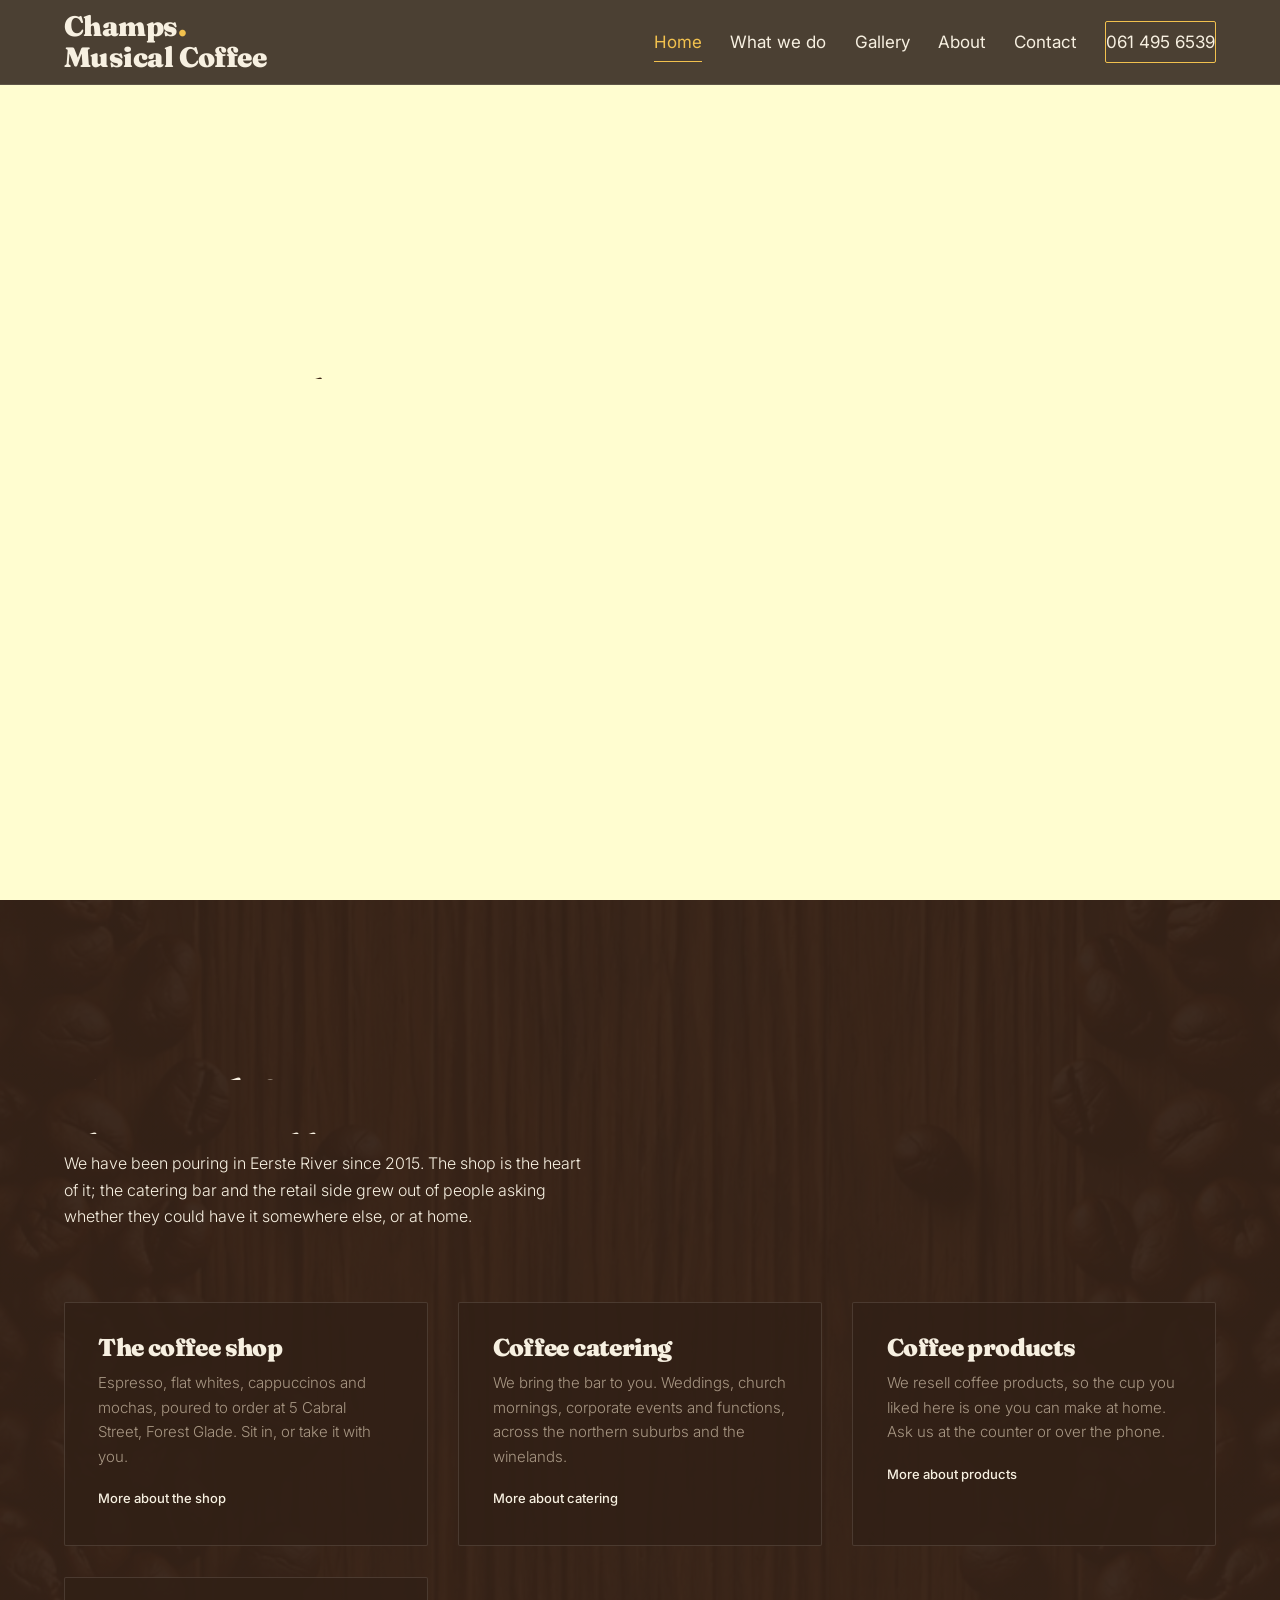
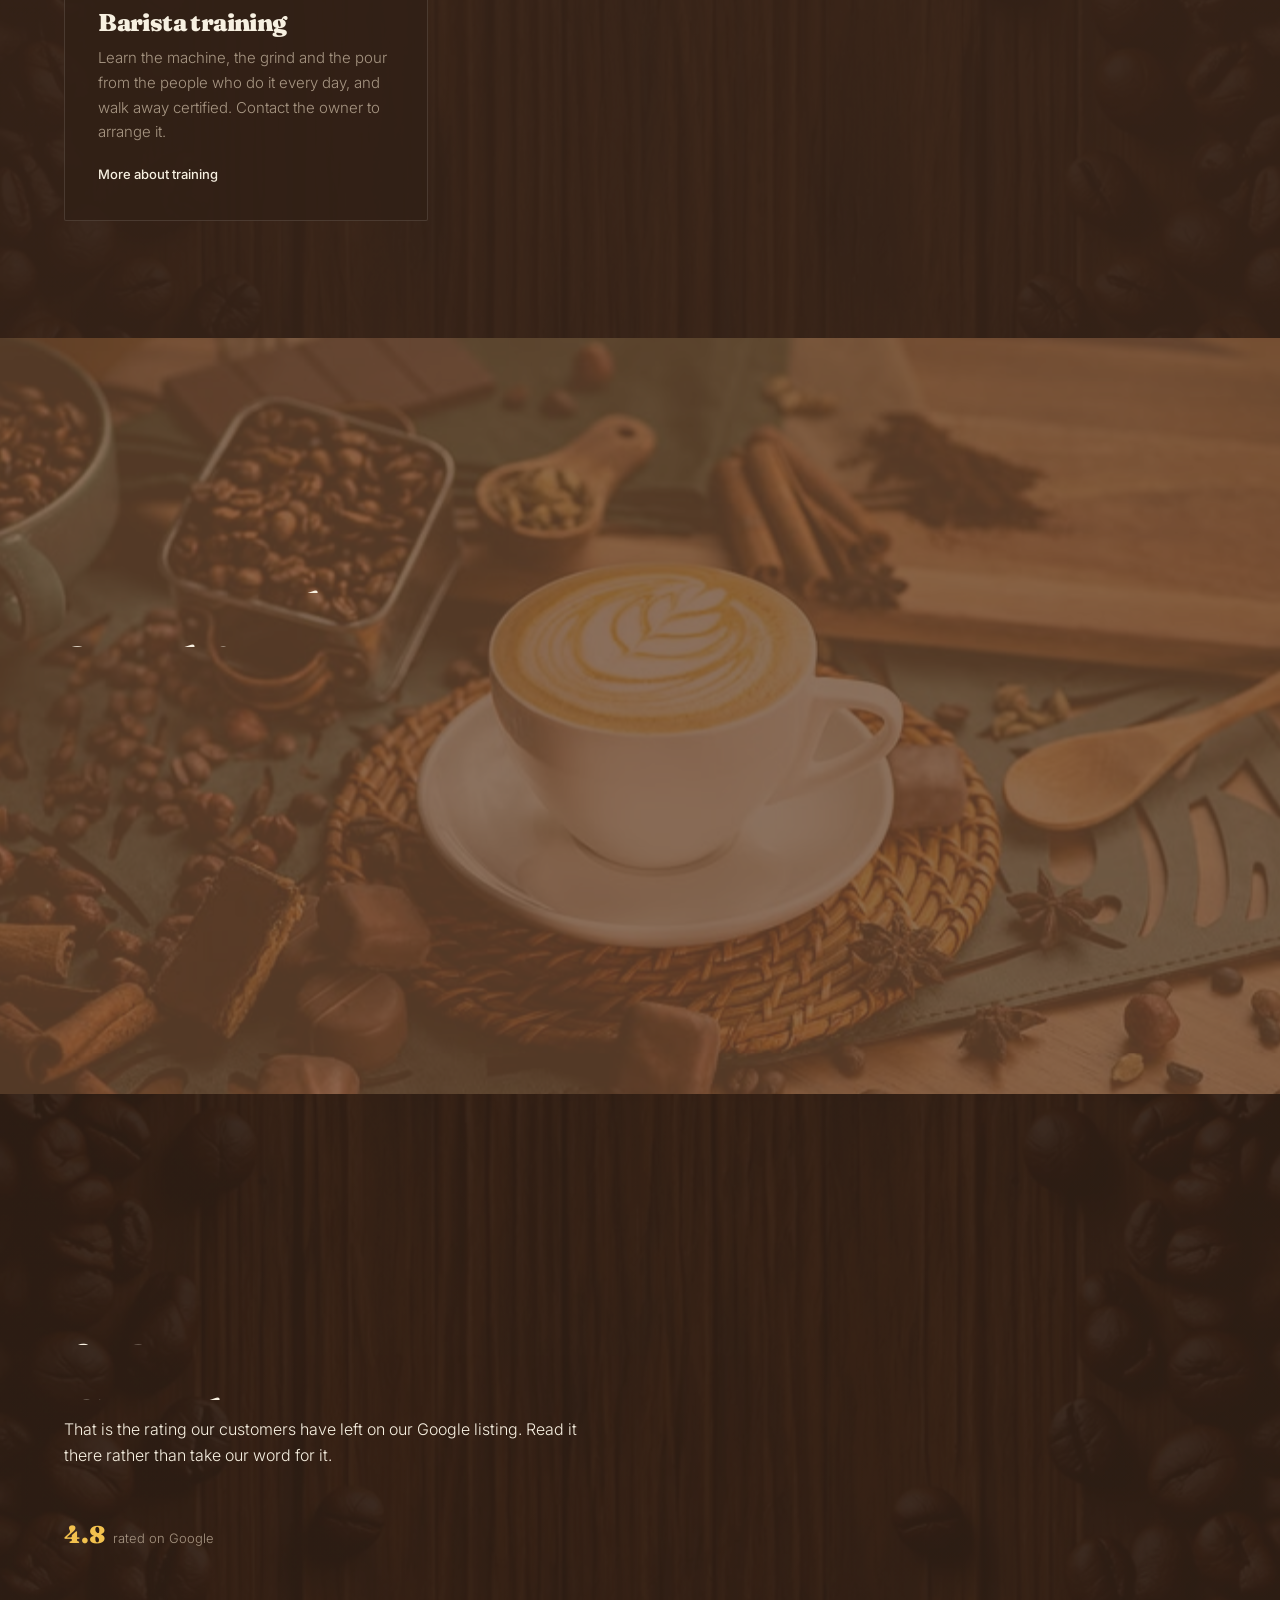
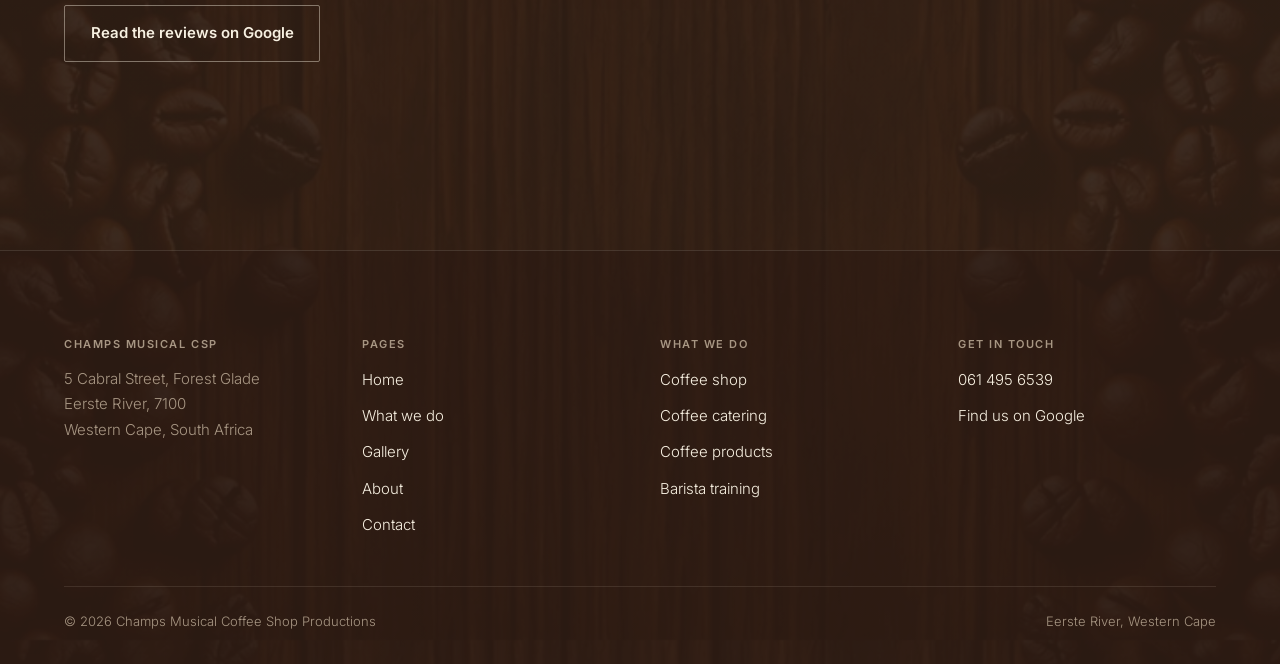
==== commit d6134807: "Add section background photos and drop hero eyebrow lines Seven photos wired in as .band__bg layers:" ====
--- a/index.html
+++ b/index.html
@@ -151,8 +151,8 @@
 
   <!-- WHERE WE POUR -->
   <section class="band" id="where">
-    <!-- image: awaiting placement -->
-    <!-- image: awaiting placement -->
+    <div class="band__bg" style="background-image:url(assets/img/bg-we-travel.jpg)"></div>
+    <div class="band__scrim band__scrim--coffee"></div>
     <div class="band__inner">
       <div class="band__col">
         <h2 class="lines"><span><span class="ln">We travel</span></span><span><span class="ln">for this.</span></span></h2>
--- a/assets/css/styles.css
+++ b/assets/css/styles.css
@@ -264,6 +264,19 @@
     background: linear-gradient(180deg, color-mix(in srgb, var(--ground) 82%, transparent) 0%, color-mix(in srgb, var(--ground) 58%, transparent) 55%, color-mix(in srgb, var(--ground) 88%, transparent) 100%);
   }
 }
+
+/* Photo-backed bands. The photo sits under a flat tint: cream on the page
+   heroes (which then invert to brown ink, same as the video hero), coffee
+   brown everywhere else so cream ink keeps its contrast. */
+.band__scrim--coffee { background: color-mix(in srgb, var(--coffee) 78%, transparent); }
+.band__scrim--cream  { background: color-mix(in srgb, var(--cream-ground) 84%, transparent); }
+.band--cream { color: var(--coffee); }
+.band--cream h1, .band--cream h2 { color: var(--coffee-deep); }
+.band--cream :focus-visible { outline-color: var(--coffee-deep); }
+.band--cream .btn-primary { background: var(--coffee-deep); color: var(--cream-ground); }
+.band--cream .btn-primary:hover { background: var(--coffee); }
+.band--cream .btn-ghost { border-color: color-mix(in srgb, var(--coffee) 45%, transparent); color: var(--coffee-deep); }
+.band--cream .btn-ghost:hover { border-color: var(--coffee-deep); }
 
 .band__inner { position: relative; z-index: 2; width: 100%; max-width: 1240px; margin: 0 auto; }
 .band__col { max-width: 52ch; }
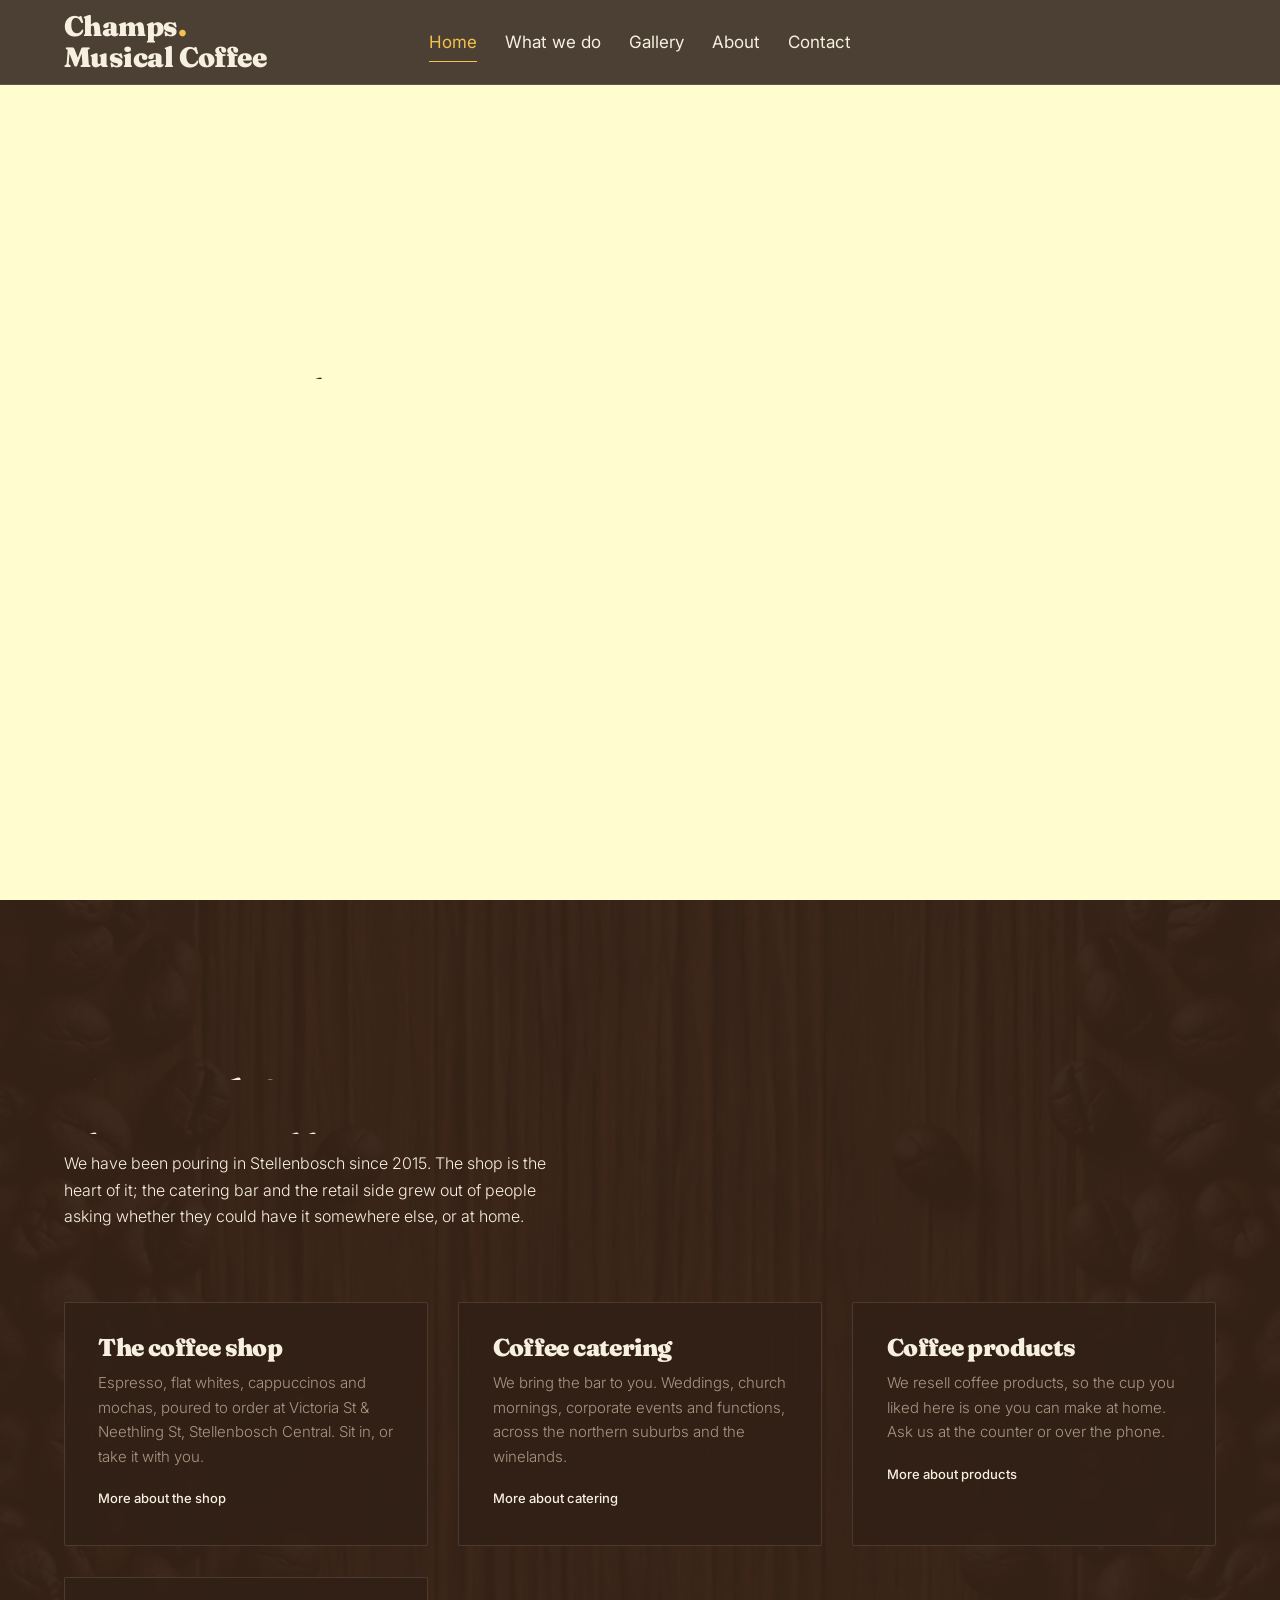
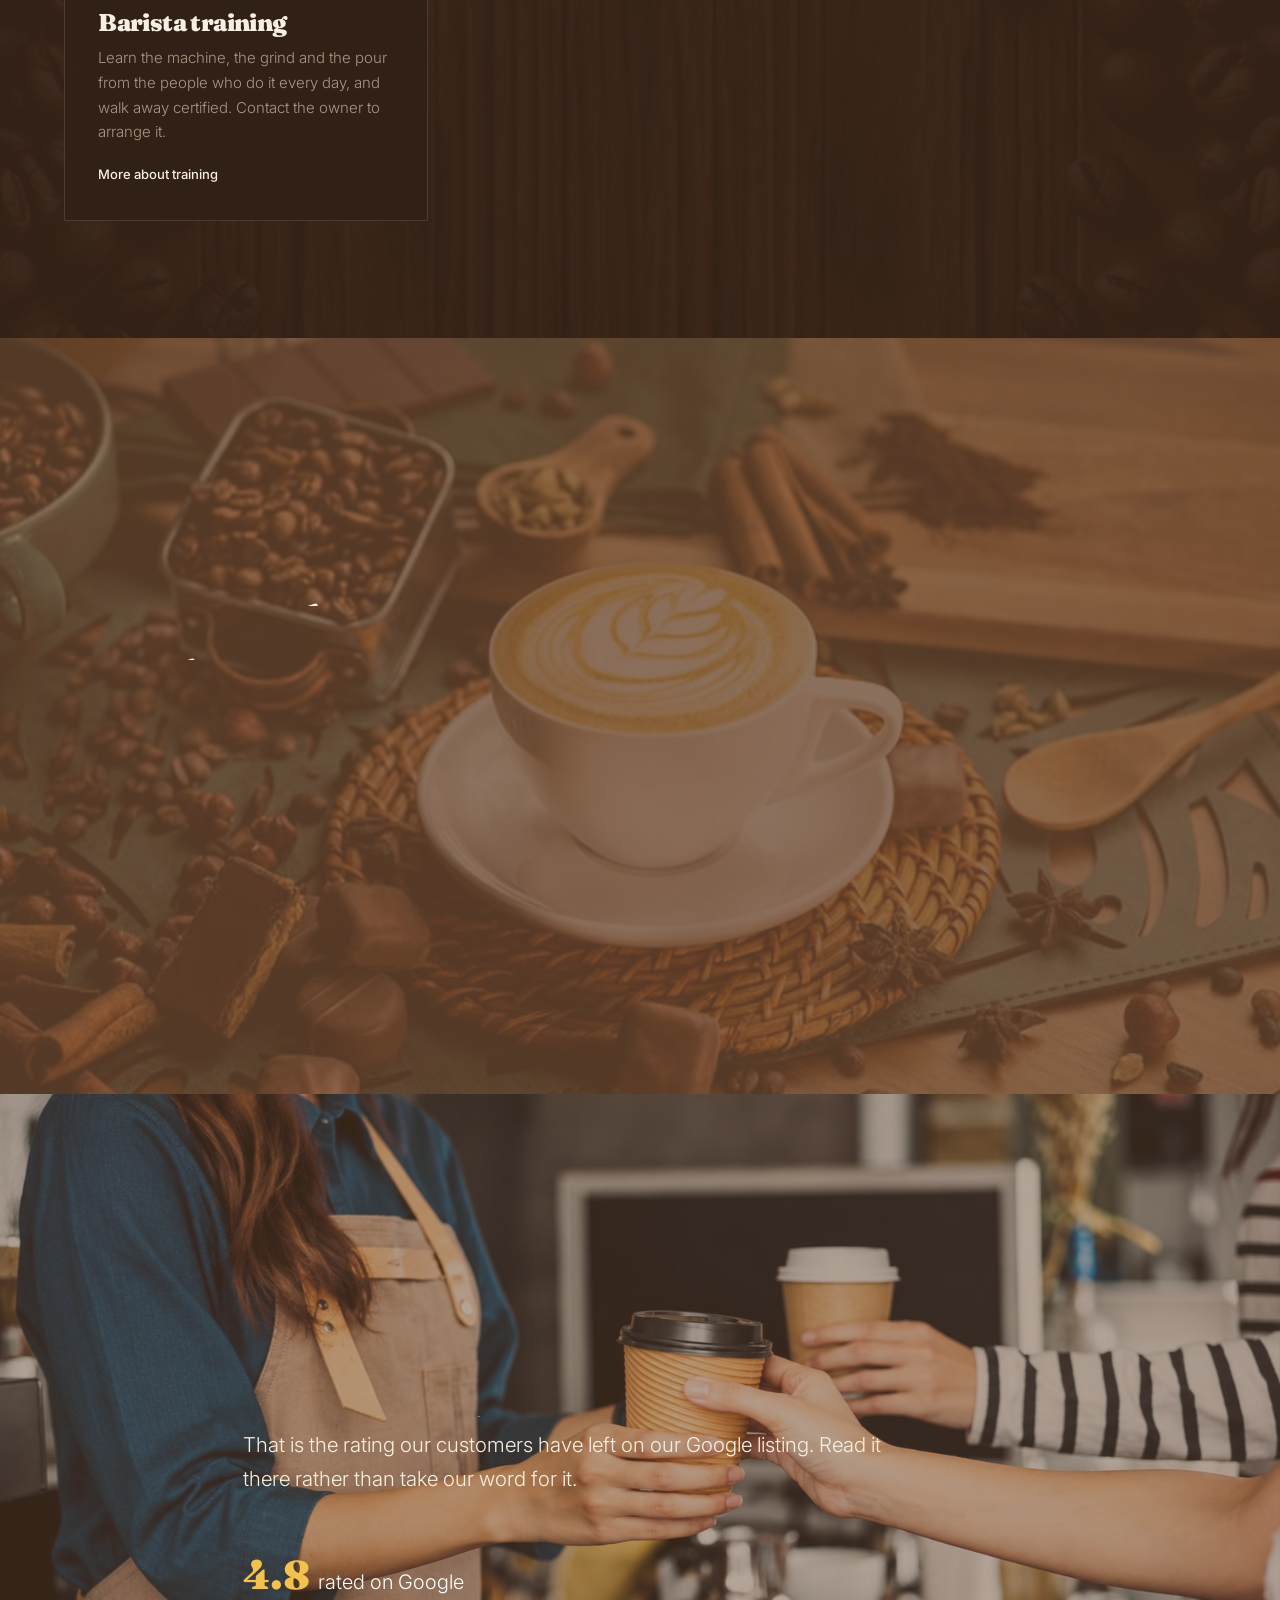
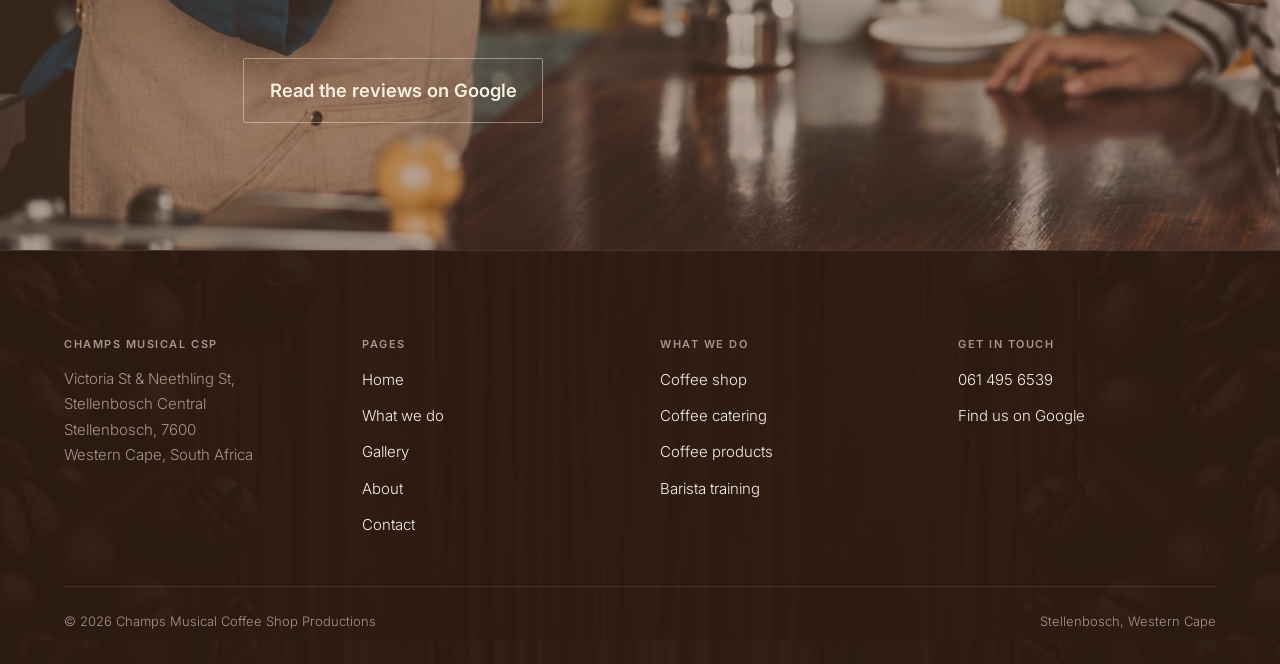
==== commit 722d82d6: "Centre the nav, drop the call button, add reviews section imagery - Header is a 3-column grid so the" ====
--- a/index.html
+++ b/index.html
@@ -3,19 +3,19 @@
 <head>
 <meta charset="utf-8">
 <meta name="viewport" content="width=device-width, initial-scale=1">
-<title>Coffee Shop in Eerste River | Champs Musical CSP</title>
-<meta name="description" content="Champs Musical Coffee Shop Productions pours espresso, flat whites and cappuccinos in Eerste River, and caters coffee across Cape Town. Call 061 495 6539.">
+<title>Coffee Shop in Stellenbosch | Champs Musical CSP</title>
+<meta name="description" content="Champs Musical Coffee Shop Productions pours espresso, flat whites and cappuccinos in Stellenbosch, and caters coffee across Cape Town. Call 061 495 6539.">
 <link rel="canonical" href="https://zubairthecreator.github.io/champs-musical-coffee/">
 <meta property="og:type" content="website">
-<meta property="og:title" content="Coffee Shop in Eerste River | Champs Musical CSP">
-<meta property="og:description" content="Espresso, flat whites and cappuccinos poured in Eerste River, and coffee catering across Cape Town. Call 061 495 6539.">
+<meta property="og:title" content="Coffee Shop in Stellenbosch | Champs Musical CSP">
+<meta property="og:description" content="Espresso, flat whites and cappuccinos poured in Stellenbosch, and coffee catering across Cape Town. Call 061 495 6539.">
 <meta property="og:url" content="https://zubairthecreator.github.io/champs-musical-coffee/">
-<meta property="og:image" content="https://zubairthecreator.github.io/champs-musical-coffee/assets/img/champs-latte-art-cafe-window-eerste-river.jpg">
+<meta property="og:image" content="https://zubairthecreator.github.io/champs-musical-coffee/assets/img/champs-latte-art-cafe-window-stellenbosch.jpg">
 <meta property="og:locale" content="en_ZA">
 <meta name="twitter:card" content="summary_large_image">
-<meta name="twitter:title" content="Coffee Shop in Eerste River | Champs Musical CSP">
-<meta name="twitter:description" content="Espresso, flat whites and cappuccinos poured in Eerste River, and coffee catering across Cape Town.">
-<meta name="twitter:image" content="https://zubairthecreator.github.io/champs-musical-coffee/assets/img/champs-latte-art-cafe-window-eerste-river.jpg">
+<meta name="twitter:title" content="Coffee Shop in Stellenbosch | Champs Musical CSP">
+<meta name="twitter:description" content="Espresso, flat whites and cappuccinos poured in Stellenbosch, and coffee catering across Cape Town.">
+<meta name="twitter:image" content="https://zubairthecreator.github.io/champs-musical-coffee/assets/img/champs-latte-art-cafe-window-stellenbosch.jpg">
 <meta name="theme-color" content="#241610">
 <link rel="stylesheet" href="assets/css/styles.css">
 <script type="application/ld+json">
@@ -24,21 +24,20 @@
   "@type": "CafeOrCoffeeShop",
   "name": "Champs Musical Coffee Shop Productions",
   "url": "https://zubairthecreator.github.io/champs-musical-coffee/",
-  "image": "https://zubairthecreator.github.io/champs-musical-coffee/assets/img/champs-latte-art-cafe-window-eerste-river.jpg",
+  "image": "https://zubairthecreator.github.io/champs-musical-coffee/assets/img/champs-latte-art-cafe-window-stellenbosch.jpg",
   "telephone": "+27614956539",
   "foundingDate": "2015",
   "servesCuisine": "Coffee",
   "address": {
     "@type": "PostalAddress",
-    "streetAddress": "5 Cabral Street, Forest Glade",
-    "addressLocality": "Eerste River",
+    "streetAddress": "Victoria St & Neethling St, Stellenbosch Central",
+    "addressLocality": "Stellenbosch",
     "addressRegion": "Western Cape",
-    "postalCode": "7100",
+    "postalCode": "7600",
     "addressCountry": "ZA"
   },
-  "geo": { "@type": "GeoCoordinates", "latitude": -34.0004982, "longitude": 18.7189143 },
+  "geo": { "@type": "GeoCoordinates", "latitude": -33.9367175, "longitude": 18.8660470 },
   "areaServed": [
-    { "@type": "Place", "name": "Eerste River" },
     { "@type": "Place", "name": "Kuils River" },
     { "@type": "Place", "name": "Stellenbosch" },
     { "@type": "Place", "name": "Paarl" },
@@ -70,7 +69,6 @@
     <a href="gallery.html" class="nav-mob-hide">Gallery</a>
     <a href="about.html" class="nav-mob-hide">About</a>
     <a href="contact.html">Contact</a>
-    <a href="tel:+27614956539" class="nav-call">061 495 6539</a>
   </nav>
 </header>
 
@@ -122,12 +120,12 @@
     <div class="band__inner">
       <div class="band__col">
         <h2 class="lines"><span><span class="ln">Four things,</span></span><span><span class="ln">done well.</span></span></h2>
-        <p class="rise rise-1">We have been pouring in Eerste River since 2015. The shop is the heart of it; the catering bar and the retail side grew out of people asking whether they could have it somewhere else, or at home.</p>
+        <p class="rise rise-1">We have been pouring in Stellenbosch since 2015. The shop is the heart of it; the catering bar and the retail side grew out of people asking whether they could have it somewhere else, or at home.</p>
       </div>
       <div class="grid">
         <a class="card rise rise-1" href="services.html#shop">
           <h3>The coffee shop</h3>
-          <p>Espresso, flat whites, cappuccinos and mochas, poured to order at 5 Cabral Street, Forest Glade. Sit in, or take it with you.</p>
+          <p>Espresso, flat whites, cappuccinos and mochas, poured to order at Victoria St &amp; Neethling St, Stellenbosch Central. Sit in, or take it with you.</p>
           <span class="link">More about the shop</span>
         </a>
         <a class="card rise rise-2" href="services.html#catering">
@@ -156,7 +154,7 @@
     <div class="band__inner">
       <div class="band__col">
         <h2 class="lines"><span><span class="ln">We travel</span></span><span><span class="ln">for this.</span></span></h2>
-        <p class="rise rise-1">Eerste River, Kuils River, Stellenbosch, Paarl, Franschhoek and greater Cape Town. If your venue is in that stretch, we can set up and pour there.</p>
+        <p class="rise rise-1">Stellenbosch, Kuils River, Paarl, Franschhoek and greater Cape Town. If your venue is in that stretch, we can set up and pour there.</p>
         <p class="rise rise-2">Tell us the date, the venue and roughly how many people, and we will tell you what it takes.</p>
         <div class="btn-row rise rise-3">
           <a class="btn btn-primary" href="tel:+27614956539">Ask about catering</a>
@@ -167,14 +165,16 @@
 
   <!-- WHAT PEOPLE SAY -->
   <section class="band band--flat" id="reviews">
-    <!-- image: awaiting placement -->
+    <div class="band__bg" style="background-image:url(assets/img/bg-google-reviews.jpg)"></div>
+    <div class="band__scrim band__scrim--coffee-light"></div>
+    <img class="cutout cutout--left" src="assets/img/champs-google-reviews-cutout.webp" alt="" width="1221" height="1288" loading="lazy">
     <div class="band__inner">
       <div class="band__col">
         <h2 class="lines"><span><span class="ln">4.8 on</span></span><span><span class="ln">Google.</span></span></h2>
         <p class="rise rise-1">That is the rating our customers have left on our Google listing. Read it there rather than take our word for it.</p>
         <p class="rating rise rise-2"><b>4.8</b> <span>rated on Google</span></p>
         <div class="btn-row rise rise-3">
-          <a class="btn btn-ghost" href="https://www.google.com/maps/place/Champs+Musical+Coffee+Shop+Productions/@-34.0004982,18.7189143,17z" rel="noopener">Read the reviews on Google</a>
+          <a class="btn btn-ghost" href="https://www.google.com/maps/place/Champs+Musical+Coffee+Shop+Productions/@-33.9367175,18.8660470,17z" rel="noopener">Read the reviews on Google</a>
         </div>
       </div>
     </div>
@@ -187,8 +187,8 @@
     <div>
       <h2>Champs Musical CSP</h2>
       <address>
-        5 Cabral Street, Forest Glade<br>
-        Eerste River, 7100<br>
+        Victoria St &amp; Neethling St, Stellenbosch Central<br>
+        Stellenbosch, 7600<br>
         Western Cape, South Africa
       </address>
     </div>
@@ -215,13 +215,13 @@
       <h2>Get in touch</h2>
       <ul>
         <li><a href="tel:+27614956539">061 495 6539</a></li>
-        <li><a href="https://www.google.com/maps/place/Champs+Musical+Coffee+Shop+Productions/@-34.0004982,18.7189143,17z" rel="noopener">Find us on Google</a></li>
+        <li><a href="https://www.google.com/maps/place/Champs+Musical+Coffee+Shop+Productions/@-33.9367175,18.8660470,17z" rel="noopener">Find us on Google</a></li>
       </ul>
     </div>
   </div>
   <div class="foot-base">
     <span>&copy; 2026 Champs Musical Coffee Shop Productions</span>
-    <span>Eerste River, Western Cape</span>
+    <span>Stellenbosch, Western Cape</span>
   </div>
 </footer>
 
--- a/assets/css/styles.css
+++ b/assets/css/styles.css
@@ -109,7 +109,7 @@
    ------------------------------------------------------------------------- */
 .site-head {
   position: fixed; inset: 0 0 auto 0; z-index: 100;
-  display: flex; align-items: center; justify-content: space-between;
+  display: grid; grid-template-columns: 1fr auto 1fr; align-items: center;
   gap: 1rem;
   padding: 0.7rem var(--gutter);
   background: color-mix(in srgb, var(--ground) 82%, transparent);
@@ -129,7 +129,8 @@
 .wordmark span { color: var(--accent); }
 
 .nav {
-  display: flex; align-items: center; justify-content: flex-end;
+  grid-column: 2;
+  display: flex; align-items: center; justify-content: center;
   flex-wrap: nowrap;
   gap: clamp(0.9rem, 2.2vw, 2rem);
 }
@@ -155,30 +156,21 @@
 .nav a[aria-current="page"] { color: var(--accent); }
 .nav a[aria-current="page"]::after { transform: scaleX(1); }
 
-.nav-call {
-  border: 1px solid var(--accent);
-  color: var(--accent);
-  padding: 0.45rem 0.95rem;
-  border-radius: var(--radius);
-}
-.nav-call::after { display: none; }
-
 @media (max-width: 900px) {
   .site-head { padding: 0.55rem 1.25rem; }
   .wordmark { font-size: 1.25rem; white-space: nowrap; flex-shrink: 0; }
   .nav { gap: 0.9rem; }
   .nav a { white-space: nowrap; }
-  .nav a:not(.nav-call) { font-size: 0.95rem; }
+  .nav a { font-size: 0.95rem; }
   /* The wordmark is the way home; the Home link is dead weight at this width. */
   .nav a:first-child { display: none; }
-  .nav-call { padding: 0.35rem 0.7rem; font-size: 0.9rem; }
   .nav-mob-hide { display: none; }
 }
 
-/* Phones: the wordmark and the phone number are the whole header. Anything
-   else at this type size pushes the row off the edge. */
+/* Phones: the wordmark and Contact are the whole header. Anything else at
+   this type size pushes the row off the edge. */
 @media (max-width: 460px) {
-  .nav a:not(.nav-call) { display: none; }
+  .nav a:not([href="contact.html"]) { display: none; }
 }
 
 /* -------------------------------------------------------------------------
@@ -270,6 +262,7 @@
    brown everywhere else so cream ink keeps its contrast. */
 .band__scrim--coffee { background: color-mix(in srgb, var(--coffee) 78%, transparent); }
 .band__scrim--cream  { background: color-mix(in srgb, var(--cream-ground) 84%, transparent); }
+.band__scrim--coffee-light { background: color-mix(in srgb, var(--coffee) 50%, transparent); }
 .band--cream { color: var(--coffee); }
 .band--cream h1, .band--cream h2 { color: var(--coffee-deep); }
 .band--cream :focus-visible { outline-color: var(--coffee-deep); }
@@ -311,6 +304,20 @@
 .cutout--left   { left:  clamp(-4rem, -2vw, 0rem); bottom: -12%; transform: translateX(-22%) scale(0.97); }
 .band.is-active .cutout { opacity: 1; filter: blur(0); transform: translateX(0) scale(1); }
 
+/* Reviews: the barista cut-out runs big on the left and the copy is pulled to
+   the centre so the two overlap only at the edge. The band keeps its own
+   height; whatever the image can't fit is clipped by the band's overflow. */
+#reviews .cutout--left { width: auto; height: 104%; left: 0; bottom: 0; z-index: 3; }
+#reviews::before { z-index: 4; } /* divider hairline stays on top of the cut-out */
+#reviews .band__col { margin-left: clamp(0px, 14vw, 220px); max-width: 64ch; }
+#reviews h2 { font-size: var(--fs-h1); }
+#reviews p { font-size: clamp(1.15rem, 1.6vw, 1.5rem); max-width: none; }
+#reviews .rating { font-size: 1.25rem; }
+#reviews .rating b { font-size: 2.5rem; }
+#reviews .btn { font-size: 1.15rem; padding: 1rem 1.6rem; }
+/* no parallax bleed here: the photo sits at its natural cover size */
+#reviews .band__bg { inset: 0; transform: none; }
+
 @media (max-width: 780px) {
   .cutout { width: clamp(180px, 52vw, 300px); opacity: 0.42; }
   .band.is-active .cutout { opacity: 0.42; }
@@ -449,7 +456,7 @@
 
 .rating {
   display: inline-flex; align-items: baseline; gap: 0.5rem;
-  font-size: var(--fs-small); color: var(--taupe);
+  font-size: var(--fs-small); color: #fff;
   margin-top: 1.75rem;
 }
 .rating b { font-family: var(--display); font-size: 1.5rem; color: var(--accent); font-weight: 900; }
